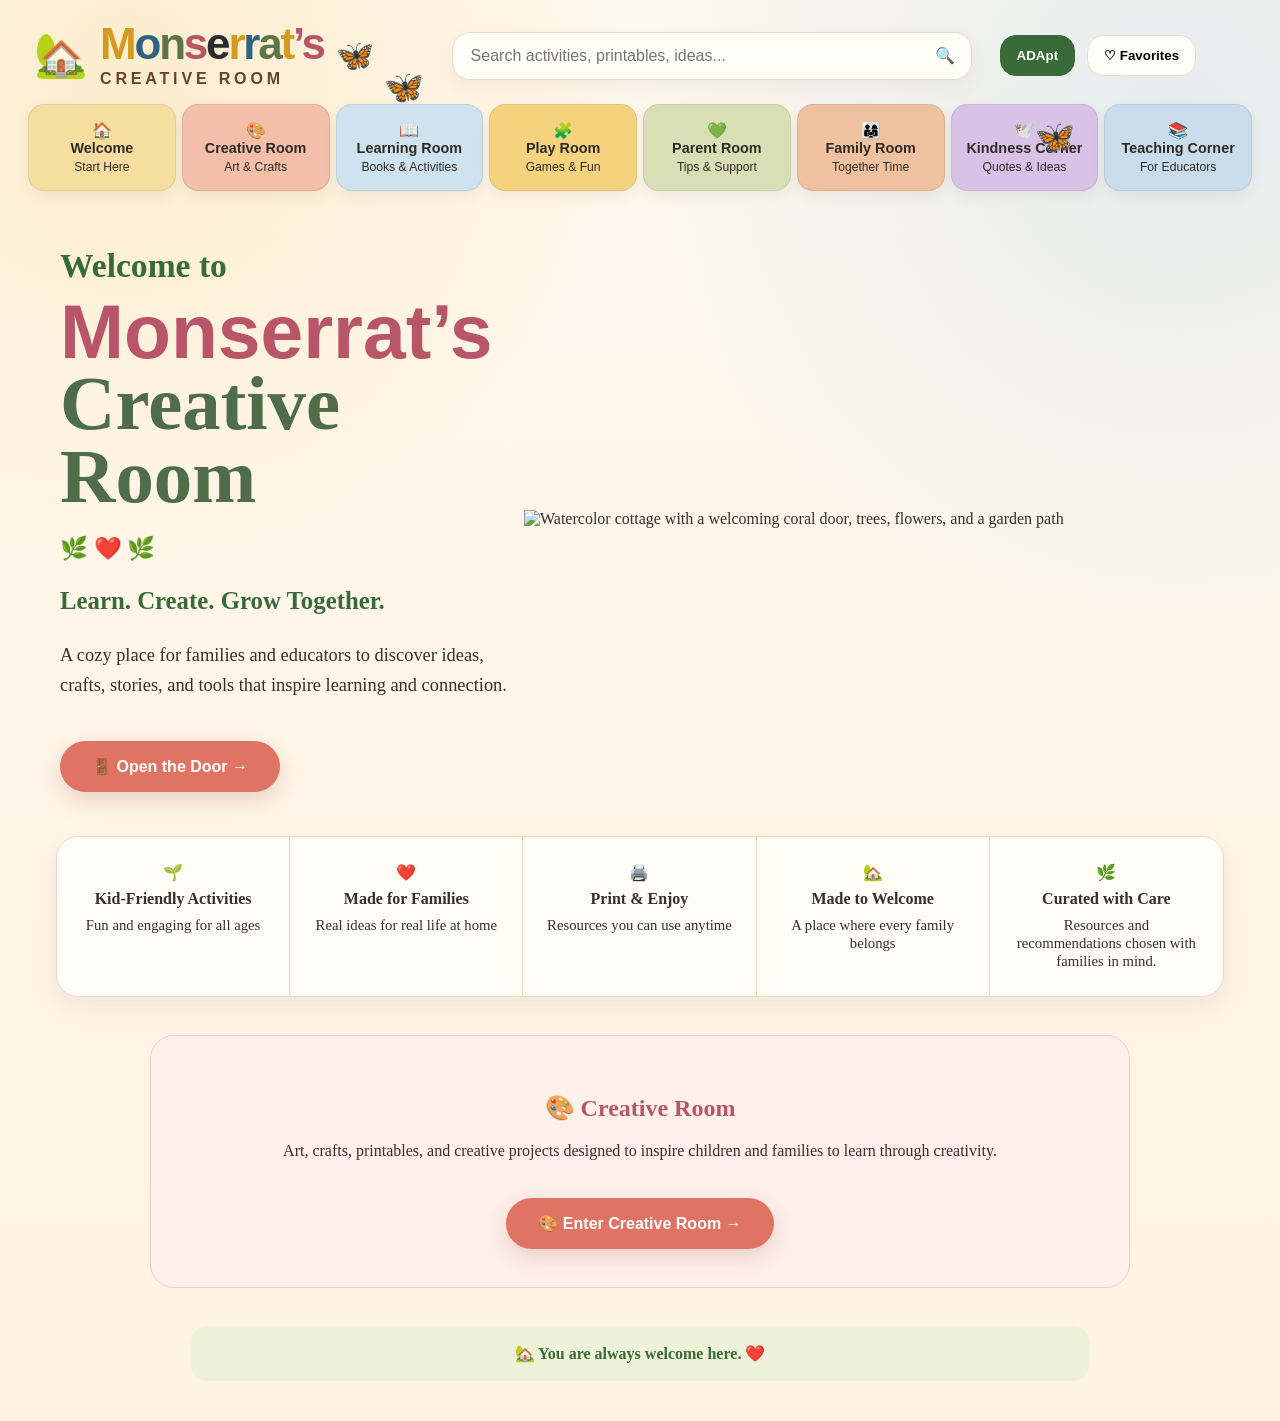
==== index.html @ 41ad5f09 "Rebuild MCR homepage" ====
<!DOCTYPE html>
<html lang="en">
<head>
  <meta charset="UTF-8" />
  <meta name="viewport" content="width=device-width, initial-scale=1.0" />
  <title>Monserrat's Creative Room</title>
  <link rel="stylesheet" href="style.css" />
</head>

<body>
  <header class="topbar">
    <a class="brand" href="index.html" aria-label="Monserrat's Creative Room home">
      <span class="brand-house">🏡</span>
      <span class="brand-text">
        <span class="brand-name">
          <span>M</span><span>o</span><span>n</span><span>s</span><span>e</span><span>r</span><span>r</span><span>a</span><span>t</span><span>’s</span>
        </span>
        <span class="brand-subtitle">Creative Room</span>
      </span>
      <span class="brand-butterfly">🦋</span>
    </a>

    <label class="search-box">
      <span class="sr-only">Search activities, printables, and ideas</span>
      <input type="search" placeholder="Search activities, printables, ideas..." />
      <span aria-hidden="true">🔍</span>
    </label>

    <div class="top-actions">
      <button class="adapt-button" type="button" id="adaptOpen">ADApt</button>
      <button class="favorite-button" type="button">♡ Favorites</button>
    </div>
  </header>

  <nav class="room-nav" aria-label="Main rooms">
    <a class="tab welcome" href="index.html">🏠 <strong>Welcome</strong><span>Start Here</span></a>
    <a class="tab creative" href="creative-room.html">🎨 <strong>Creative Room</strong><span>Art & Crafts</span></a>
    <a class="tab learning" href="learning-room.html">📖 <strong>Learning Room</strong><span>Books & Activities</span></a>
    <a class="tab play" href="play-room.html">🧩 <strong>Play Room</strong><span>Games & Fun</span></a>
    <a class="tab parent" href="parent-room.html">💚 <strong>Parent Room</strong><span>Tips & Support</span></a>
    <a class="tab family" href="family-room.html">👨‍👩‍👧 <strong>Family Room</strong><span>Together Time</span></a>
    <a class="tab kindness" href="kindness-corner.html">🕊️ <strong>Kindness Corner</strong><span>Quotes & Ideas</span></a>
    <a class="tab teaching" href="teaching-corner.html">📚 <strong>Teaching Corner</strong><span>For Educators</span></a>
  </nav>

  <main class="hero">
    <section class="hero-copy">
      <p class="eyebrow">Welcome to</p>
      <h1>
        <span>Monserrat’s</span>
        <span>Creative Room</span>
      </h1>

      <div class="divider">🌿 ❤️ 🌿</div>

      <p class="motto">Learn. Create. Grow Together.</p>

      <p class="intro">
        A cozy place for families and educators to discover ideas, crafts,
        stories, and tools that inspire learning and connection.
      </p>

      <a class="door-button" href="creative-room.html">🚪 Open the Door →</a>
    </section>

    <section class="hero-art" aria-label="Watercolor cottage entrance">
      <span class="butterfly butterfly-one" aria-hidden="true">🦋</span>
      <span class="butterfly butterfly-two" aria-hidden="true">🦋</span>
      <img src="hero-cottage.png" alt="Watercolor cottage with a welcoming coral door, trees, flowers, and a garden path" />
    </section>
  </main>

  <section class="features" aria-label="MCR highlights">
    <article>🌱 <strong>Kid-Friendly Activities</strong><span>Fun and engaging for all ages</span></article>
    <article>❤️ <strong>Made for Families</strong><span>Real ideas for real life at home</span></article>
    <article>🖨️ <strong>Print & Enjoy</strong><span>Resources you can use anytime</span></article>
    <article>🏡 <strong>Made to Welcome</strong><span>A place where every family belongs</span></article>
    <article>🌿 <strong>Curated with Care</strong><span>Resources and recommendations chosen with families in mind.</span></article>
  </section>

  <section class="preview-room">
    <h2>🎨 Creative Room</h2>
    <p>Art, crafts, printables, and creative projects designed to inspire children and families to learn through creativity.</p>
    <a class="door-button small" href="creative-room.html">🎨 Enter Creative Room →</a>
  </section>

  <footer class="footer">
    🏡 You are always welcome here. ❤️
  </footer>

  <aside class="adapt-panel" id="adaptPanel" aria-hidden="true">
    <div class="adapt-card">
      <button class="close-adapt" id="adaptClose" type="button">×</button>
      <h2>ADApt</h2>
      <p>Customize your experience.</p>

      <button type="button" data-setting="largeText">Larger Text</button>
      <button type="button" data-setting="highContrast">High Contrast</button>
      <button type="button" data-setting="reduceMotion">Reduce Motion</button>
      <button type="button" data-setting="simpleFont">Simple Font</button>
    </div>
  </aside>

  <script src="script.js"></script>
</body>
</html>
---- style.css ----
* { box-sizing: border-box; }

:root {
  --cream: #fff8ed;
  --paper: #fffdf7;
  --ink: #372f2a;
  --sage: #dfe8c7;
  --sage-dark: #386b37;
  --coral: #df7465;
  --border: #eadcc8;
  --shadow: 0 18px 40px rgba(90,70,45,.16);
}

html { scroll-behavior: smooth; }

body {
  margin: 0;
  color: var(--ink);
  font-family: Georgia, "Times New Roman", serif;
  background:
    radial-gradient(circle at 10% 5%, rgba(246,222,160,.42), transparent 28%),
    radial-gradient(circle at 92% 8%, rgba(207,226,239,.55), transparent 30%),
    linear-gradient(180deg, #fff8ed, #fff3e4);
}

/* HEADER */
.topbar {
  display: grid;
  grid-template-columns: auto minmax(260px, 520px) auto;
  gap: 28px;
  align-items: center;
  padding: 24px 34px 16px;
}

.brand {
  display: flex;
  align-items: center;
  gap: 12px;
  color: inherit;
  text-decoration: none;
}

.brand-house { font-size: 2.7rem; }
.brand-butterfly { font-size: 1.9rem; }

.brand-name {
  display: block;
  font-family: Arial, sans-serif;
  font-size: 2.75rem;
  font-weight: 900;
  line-height: .9;
  letter-spacing: -.05em;
}

.brand-name span:nth-child(1),
.brand-name span:nth-child(6),
.brand-name span:nth-child(9) { color: #d69a22; }

.brand-name span:nth-child(2),
.brand-name span:nth-child(7) { color: #2f6283; }

.brand-name span:nth-child(3),
.brand-name span:nth-child(8) { color: #5f7446; }

.brand-name span:nth-child(4),
.brand-name span:nth-child(10) { color: #b95568; }

.brand-name span:nth-child(5) { color: #2d2b32; }

.brand-subtitle {
  display: block;
  margin-top: 6px;
  font-family: Arial, sans-serif;
  text-transform: uppercase;
  letter-spacing: .24rem;
  font-weight: 800;
  color: #6b3f34;
}

/* SEARCH + TOOLS */
.search-box {
  display: flex;
  align-items: center;
  gap: 10px;
  background: var(--paper);
  border: 1px solid var(--border);
  border-radius: 18px;
  padding: 13px 16px;
  box-shadow: 0 8px 20px rgba(90,70,45,.06);
}

.search-box input {
  width: 100%;
  border: 0;
  background: transparent;
  font-size: 1rem;
  outline: none;
}

.top-actions {
  display: flex;
  gap: 12px;
}

.top-actions button {
  border: 1px solid var(--border);
  background: var(--paper);
  border-radius: 16px;
  padding: 12px 16px;
  cursor: pointer;
  font-weight: 800;
}

.adapt-button {
  background: var(--sage-dark) !important;
  border-color: var(--sage-dark) !important;
  color: white;
}

/* ROOM NAV */
.room-nav {
  display: grid;
  grid-template-columns: repeat(8, 1fr);
  gap: 6px;
  padding: 0 28px 12px;
}

.tab {
  color: #2f2a26;
  text-align: center;
  text-decoration: none;
  padding: 16px 10px;
  border-radius: 16px;
  font-family: Arial, sans-serif;
  border: 1px solid rgba(0,0,0,.08);
  box-shadow: 0 6px 14px rgba(90,70,45,.07);
}

.tab:hover {
  transform: translateY(-2px);
}

.tab strong { display: block; font-size: .9rem; }
.tab span { display: block; font-size: .76rem; margin-top: 4px; }

.welcome { background: #f6dea0; }
.creative { background: #f3bfa9; }
.learning { background: #cfe2ef; }
.play { background: #f5d37e; }
.parent { background: #d8dfb5; }
.family { background: #efc19e; }
.kindness { background: #d8c3e7; }
.teaching { background: #c8dceb; }

/* HERO */
.hero {
  display: grid;
  grid-template-columns: 40% 60%;
  align-items: center;
  min-height: 590px;
  padding: 44px 60px 24px;
}

.hero-copy {
  max-width: 570px;
  z-index: 2;
}

.eyebrow {
  margin: 0 0 10px;
  color: var(--sage-dark);
  font-size: 2.1rem;
  font-weight: 800;
}

h1 {
  margin: 0;
  font-size: clamp(3.6rem, 6vw, 6.4rem);
  line-height: .95;
}

h1 span { display: block; }

h1 span:first-child {
  font-family: Arial, sans-serif;
  font-weight: 900;
  color: #b95568;
}

h1 span:last-child { color: #4f6d4a; }

.divider {
  margin: 22px 0;
  font-size: 1.4rem;
  color: #6d8c54;
}

.motto {
  font-size: 1.55rem;
  color: var(--sage-dark);
  font-weight: 800;
}

.intro {
  font-size: 1.15rem;
  line-height: 1.65;
}

.door-button {
  display: inline-block;
  margin-top: 22px;
  background: var(--coral);
  color: white;
  padding: 16px 32px;
  border-radius: 999px;
  text-decoration: none;
  font-family: Arial, sans-serif;
  font-weight: 800;
  box-shadow: 0 8px 22px rgba(150,80,65,.22);
}

/* COTTAGE SCENE */
.cottage-scene {
  position: relative;
  min-height: 540px;
}

.tree {
  position: absolute;
  background:
    radial-gradient(circle at 35% 28%, rgba(255,255,255,.36), transparent 30%),
    #9fb76d;
  opacity: .84;
  border-radius: 48% 52% 50% 50%;
}

.tree-left {
  width: 220px;
  height: 198px;
  left: 3%;
  bottom: 98px;
}

.tree-right {
  width: 315px;
  height: 340px;
  right: 0;
  bottom: 88px;
}

.cottage {
  position: absolute;
  width: 500px;
  height: 370px;
  right: 16%;
  bottom: 70px;
  z-index: 3;
}

.chimney {
  position: absolute;
  width: 36px;
  height: 74px;
  background: #c7a27d;
  left: 98px;
  top: 50px;
  border-radius: 6px 6px 0 0;
  z-index: 1;
}

.roof {
  position: absolute;
  top: 0;
  left: 34px;
  width: 430px;
  height: 154px;
  background:
    linear-gradient(160deg, rgba(255,255,255,.24), transparent 38%),
    #9d9b91;
  clip-path: polygon(50% 0, 100% 100%, 0 100%);
  z-index: 3;
}

.house {
  position: absolute;
  left: 82px;
  top: 118px;
  width: 340px;
  height: 218px;
  background:
    linear-gradient(135deg, rgba(255,255,255,.38), transparent 36%),
    var(--sage);
  border: 7px solid #fff4df;
  border-radius: 24px;
  box-shadow: var(--shadow);
  z-index: 4;
}

.window {
  position: absolute;
  width: 62px;
  height: 72px;
  top: 54px;
  background: #a9cfdb;
  border: 5px solid #fff7e7;
  border-radius: 15px;
}

.window::before,
.window::after {
  content: "";
  position: absolute;
  background: #fff7e7;
}

.window::before {
  width: 4px;
  height: 100%;
  left: 50%;
  top: 0;
}

.window::after {
  width: 100%;
  height: 4px;
  left: 0;
  top: 50%;
}

.window-left { left: 42px; }
.window-right { right: 42px; }

.door {
  position: absolute;
  width: 82px;
  height: 132px;
  background: #df7f6e;
  bottom: 0;
  left: 50%;
  transform: translateX(-50%);
  border-radius: 46px 46px 10px 10px;
  box-shadow: inset 0 0 0 3px rgba(139,73,59,.12);
}

.door:hover {
  filter: brightness(1.05);
}

.door span {
  position: absolute;
  top: 22px;
  left: 50%;
  transform: translateX(-50%);
  color: #446b3c;
}

.flowerbox {
  position: absolute;
  width: 76px;
  height: 18px;
  top: 130px;
  background: #d98b72;
  border-radius: 999px;
}

.flowerbox-left { left: 34px; }
.flowerbox-right { right: 34px; }

.garden {
  position: absolute;
  left: 2%;
  right: 2%;
  bottom: 42px;
  height: 90px;
  background:
    radial-gradient(circle at 10% 60%, #e8897b 0 8%, transparent 9%),
    radial-gradient(circle at 19% 40%, #f3d36f 0 7%, transparent 8%),
    radial-gradient(circle at 31% 70%, #d89bbf 0 7%, transparent 8%),
    radial-gradient(circle at 69% 58%, #e8897b 0 8%, transparent 9%),
    radial-gradient(circle at 82% 43%, #f3d36f 0 7%, transparent 8%),
    radial-gradient(circle at 91% 72%, #d89bbf 0 7%, transparent 8%);
  opacity: .9;
}

.path {
  position: absolute;
  width: 150px;
  height: 138px;
  left: 50%;
  bottom: 0;
  transform: translateX(-16%);
  background: #dec9a7;
  clip-path: polygon(38% 0, 62% 0, 100% 100%, 0 100%);
  opacity: .78;
}

.butterfly {
  position: absolute;
  font-size: 2rem;
  animation: float 8s ease-in-out infinite;
  z-index: 6;
}

.butterfly-one { left: 30%; top: 68px; }
.butterfly-two { right: 16%; top: 118px; animation-delay: 2s; }

@keyframes float {
  0%, 100% { transform: translateY(0); }
  50% { transform: translateY(-16px); }
}

/* FEATURES */
.features {
  display: grid;
  grid-template-columns: repeat(5, 1fr);
  margin: 20px 56px;
  background: rgba(255,253,247,.9);
  border: 1px solid var(--border);
  border-radius: 22px;
  overflow: hidden;
  box-shadow: 0 10px 25px rgba(90,70,45,.08);
}

.features article {
  text-align: center;
  padding: 26px 22px;
  border-right: 1px solid var(--border);
}

.features article:last-child { border-right: 0; }

.features strong {
  display: block;
  margin: 8px 0;
}

.features span { font-size: .92rem; }

/* PREVIEW + FOOTER */
.preview-room {
  max-width: 980px;
  margin: 38px auto;
  text-align: center;
  background: #fff0ec;
  border: 1px solid #efcfc7;
  border-radius: 24px;
  padding: 38px;
}

.preview-room h2 { color: #b95568; }

.footer {
  max-width: 900px;
  margin: 30px auto 40px;
  background: #eef2d9;
  color: var(--sage-dark);
  text-align: center;
  border-radius: 18px;
  padding: 18px;
  font-weight: 800;
}

/* ROOM PAGES */
.room-page {
  max-width: 1100px;
  margin: 0 auto;
  padding: 42px 24px;
}

.back-home {
  display: inline-block;
  margin-bottom: 24px;
  color: var(--sage-dark);
  font-weight: 800;
  text-decoration: none;
}

.room-hero {
  background: var(--paper);
  border: 1px solid var(--border);
  border-radius: 26px;
  padding: 42px;
  box-shadow: 0 12px 28px rgba(90,70,45,.08);
}

.room-hero h1 {
  font-size: clamp(2.7rem, 5vw, 4.8rem);
}

.room-grid {
  display: grid;
  grid-template-columns: repeat(3, 1fr);
  gap: 22px;
  margin-top: 28px;
}

.room-grid article {
  background: var(--paper);
  border: 1px solid var(--border);
  border-radius: 22px;
  padding: 26px;
  box-shadow: 0 10px 22px rgba(90,70,45,.06);
}

/* ADAPT PANEL */
.adapt-panel {
  position: fixed;
  inset: 0;
  background: rgba(55,47,42,.28);
  display: none;
  justify-content: flex-end;
  z-index: 20;
}

.adapt-panel.open { display: flex; }

.adapt-card {
  width: min(380px, 92vw);
  background: var(--paper);
  padding: 28px;
  border-left: 1px solid var(--border);
  box-shadow: -10px 0 30px rgba(0,0,0,.18);
}

.close-adapt {
  float: right;
  font-size: 2rem;
  border: 0;
  background: transparent;
  cursor: pointer;
}

.adapt-card button:not(.close-adapt) {
  width: 100%;
  margin: 8px 0;
  padding: 14px;
  border: 1px solid var(--border);
  border-radius: 12px;
  background: white;
  cursor: pointer;
  font-weight: 800;
}

/* ACCESSIBILITY */
.sr-only {
  position: absolute;
  left: -9999px;
}

a:focus,
button:focus,
input:focus {
  outline: 4px solid #315f42;
  outline-offset: 4px;
}

body.large-text { font-size: 120%; }
body.simple-font { font-family: Arial, sans-serif; }

body.high-contrast {
  background: #fff;
  color: #111;
}

body.high-contrast .tab,
body.high-contrast .features,
body.high-contrast .preview-room,
body.high-contrast .footer,
body.high-contrast .search-box,
body.high-contrast button,
body.high-contrast .room-hero,
body.high-contrast .room-grid article {
  border: 2px solid #111;
}

body.reduce-motion *,
body.reduce-motion .butterfly {
  animation: none !important;
}

@media (prefers-reduced-motion: reduce) {
  html { scroll-behavior: auto; }
  .butterfly { animation: none !important; }
}

/* RESPONSIVE */
@media (max-width: 1050px) {
  .topbar {
    grid-template-columns: 1fr;
  }

  .room-nav {
    grid-template-columns: repeat(2, 1fr);
  }

  .hero {
    grid-template-columns: 1fr;
    padding: 28px 24px;
  }

  .cottage-scene {
    min-height: 460px;
  }

  .cottage {
    right: 50%;
    transform: translateX(50%);
    scale: .82;
  }

  .features,
  .room-grid {
    grid-template-columns: 1fr;
  }

  .features {
    margin: 20px 24px;
  }

  .features article {
    border-right: 0;
    border-bottom: 1px solid var(--border);
  }
}
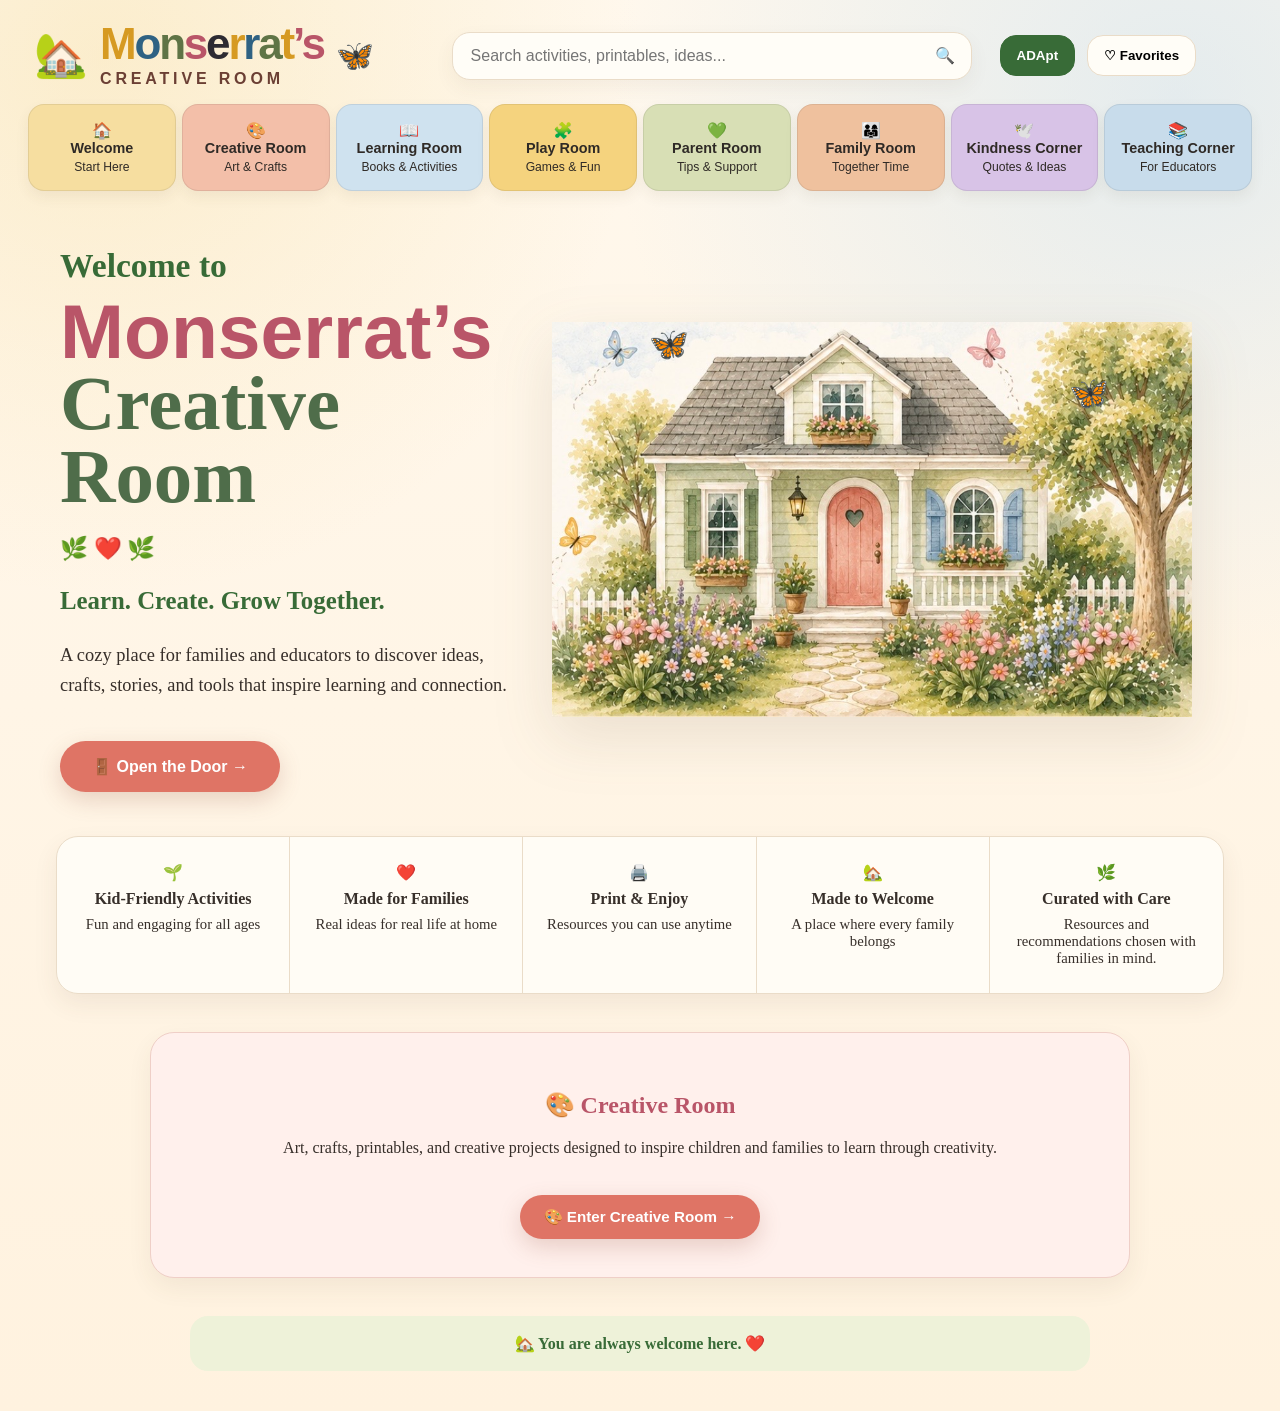
==== commit c6c3c31c: "Update index.html" ====
--- a/index.html
+++ b/index.html
@@ -66,7 +66,7 @@
     <section class="hero-art" aria-label="Watercolor cottage entrance">
       <span class="butterfly butterfly-one" aria-hidden="true">🦋</span>
       <span class="butterfly butterfly-two" aria-hidden="true">🦋</span>
-      <img src="hero-cottage.png" alt="Watercolor cottage with a welcoming coral door, trees, flowers, and a garden path" />
+      <img src="hero-cottage.jpg" alt="Watercolor cottage with a welcoming coral door, trees, flowers, and a garden path" />
     </section>
   </main>
 
--- a/style.css
+++ b/style.css
@@ -4,11 +4,10 @@
   --cream: #fff8ed;
   --paper: #fffdf7;
   --ink: #372f2a;
-  --sage: #dfe8c7;
-  --sage-dark: #386b37;
+  --sage: #386b37;
   --coral: #df7465;
   --border: #eadcc8;
-  --shadow: 0 18px 40px rgba(90,70,45,.16);
+  --shadow: 0 18px 45px rgba(90, 70, 45, .14);
 }
 
 html { scroll-behavior: smooth; }
@@ -18,12 +17,11 @@
   color: var(--ink);
   font-family: Georgia, "Times New Roman", serif;
   background:
-    radial-gradient(circle at 10% 5%, rgba(246,222,160,.42), transparent 28%),
-    radial-gradient(circle at 92% 8%, rgba(207,226,239,.55), transparent 30%),
-    linear-gradient(180deg, #fff8ed, #fff3e4);
-}
-
-/* HEADER */
+    radial-gradient(circle at 8% 4%, rgba(246, 222, 160, .42), transparent 30%),
+    radial-gradient(circle at 92% 7%, rgba(207, 226, 239, .55), transparent 32%),
+    linear-gradient(180deg, #fff8ed, #fff2df);
+}
+
 .topbar {
   display: grid;
   grid-template-columns: auto minmax(260px, 520px) auto;
@@ -36,8 +34,8 @@
   display: flex;
   align-items: center;
   gap: 12px;
+  text-decoration: none;
   color: inherit;
-  text-decoration: none;
 }
 
 .brand-house { font-size: 2.7rem; }
@@ -77,7 +75,6 @@
   color: #6b3f34;
 }
 
-/* SEARCH + TOOLS */
 .search-box {
   display: flex;
   align-items: center;
@@ -86,7 +83,7 @@
   border: 1px solid var(--border);
   border-radius: 18px;
   padding: 13px 16px;
-  box-shadow: 0 8px 20px rgba(90,70,45,.06);
+  box-shadow: 0 8px 20px rgba(90, 70, 45, .06);
 }
 
 .search-box input {
@@ -112,12 +109,11 @@
 }
 
 .adapt-button {
-  background: var(--sage-dark) !important;
-  border-color: var(--sage-dark) !important;
+  background: var(--sage) !important;
   color: white;
-}
-
-/* ROOM NAV */
+  border-color: var(--sage) !important;
+}
+
 .room-nav {
   display: grid;
   grid-template-columns: repeat(8, 1fr);
@@ -134,10 +130,12 @@
   font-family: Arial, sans-serif;
   border: 1px solid rgba(0,0,0,.08);
   box-shadow: 0 6px 14px rgba(90,70,45,.07);
+  transition: transform .2s ease, box-shadow .2s ease;
 }
 
 .tab:hover {
   transform: translateY(-2px);
+  box-shadow: 0 10px 18px rgba(90,70,45,.12);
 }
 
 .tab strong { display: block; font-size: .9rem; }
@@ -152,34 +150,35 @@
 .kindness { background: #d8c3e7; }
 .teaching { background: #c8dceb; }
 
-/* HERO */
 .hero {
   display: grid;
   grid-template-columns: 40% 60%;
+  min-height: 600px;
   align-items: center;
-  min-height: 590px;
   padding: 44px 60px 24px;
 }
 
 .hero-copy {
-  max-width: 570px;
+  max-width: 580px;
   z-index: 2;
 }
 
 .eyebrow {
   margin: 0 0 10px;
-  color: var(--sage-dark);
+  color: var(--sage);
   font-size: 2.1rem;
   font-weight: 800;
 }
 
 h1 {
   margin: 0;
-  font-size: clamp(3.6rem, 6vw, 6.4rem);
+  font-size: clamp(3.5rem, 6vw, 6.4rem);
   line-height: .95;
 }
 
-h1 span { display: block; }
+h1 span {
+  display: block;
+}
 
 h1 span:first-child {
   font-family: Arial, sans-serif;
@@ -187,7 +186,9 @@
   color: #b95568;
 }
 
-h1 span:last-child { color: #4f6d4a; }
+h1 span:last-child {
+  color: #4f6d4a;
+}
 
 .divider {
   margin: 22px 0;
@@ -197,7 +198,7 @@
 
 .motto {
   font-size: 1.55rem;
-  color: var(--sage-dark);
+  color: var(--sage);
   font-weight: 800;
 }
 
@@ -217,204 +218,54 @@
   font-family: Arial, sans-serif;
   font-weight: 800;
   box-shadow: 0 8px 22px rgba(150,80,65,.22);
-}
-
-/* COTTAGE SCENE */
-.cottage-scene {
+  transition: transform .2s ease, filter .2s ease;
+}
+
+.door-button:hover {
+  transform: translateY(-2px);
+  filter: brightness(1.04);
+}
+
+.door-button.small {
+  padding: 13px 24px;
+  font-size: .95rem;
+}
+
+.hero-art {
   position: relative;
+  display: flex;
+  justify-content: center;
+  align-items: center;
   min-height: 540px;
 }
 
-.tree {
-  position: absolute;
-  background:
-    radial-gradient(circle at 35% 28%, rgba(255,255,255,.36), transparent 30%),
-    #9fb76d;
-  opacity: .84;
-  border-radius: 48% 52% 50% 50%;
-}
-
-.tree-left {
-  width: 220px;
-  height: 198px;
-  left: 3%;
-  bottom: 98px;
-}
-
-.tree-right {
-  width: 315px;
-  height: 340px;
-  right: 0;
-  bottom: 88px;
-}
-
-.cottage {
-  position: absolute;
-  width: 500px;
-  height: 370px;
-  right: 16%;
-  bottom: 70px;
-  z-index: 3;
-}
-
-.chimney {
-  position: absolute;
-  width: 36px;
-  height: 74px;
-  background: #c7a27d;
-  left: 98px;
-  top: 50px;
-  border-radius: 6px 6px 0 0;
-  z-index: 1;
-}
-
-.roof {
-  position: absolute;
-  top: 0;
-  left: 34px;
-  width: 430px;
-  height: 154px;
-  background:
-    linear-gradient(160deg, rgba(255,255,255,.24), transparent 38%),
-    #9d9b91;
-  clip-path: polygon(50% 0, 100% 100%, 0 100%);
-  z-index: 3;
-}
-
-.house {
-  position: absolute;
-  left: 82px;
-  top: 118px;
-  width: 340px;
-  height: 218px;
-  background:
-    linear-gradient(135deg, rgba(255,255,255,.38), transparent 36%),
-    var(--sage);
-  border: 7px solid #fff4df;
-  border-radius: 24px;
-  box-shadow: var(--shadow);
-  z-index: 4;
-}
-
-.window {
-  position: absolute;
-  width: 62px;
-  height: 72px;
-  top: 54px;
-  background: #a9cfdb;
-  border: 5px solid #fff7e7;
-  border-radius: 15px;
-}
-
-.window::before,
-.window::after {
-  content: "";
-  position: absolute;
-  background: #fff7e7;
-}
-
-.window::before {
-  width: 4px;
-  height: 100%;
-  left: 50%;
-  top: 0;
-}
-
-.window::after {
-  width: 100%;
-  height: 4px;
-  left: 0;
-  top: 50%;
-}
-
-.window-left { left: 42px; }
-.window-right { right: 42px; }
-
-.door {
-  position: absolute;
-  width: 82px;
-  height: 132px;
-  background: #df7f6e;
-  bottom: 0;
-  left: 50%;
-  transform: translateX(-50%);
-  border-radius: 46px 46px 10px 10px;
-  box-shadow: inset 0 0 0 3px rgba(139,73,59,.12);
-}
-
-.door:hover {
-  filter: brightness(1.05);
-}
-
-.door span {
-  position: absolute;
-  top: 22px;
-  left: 50%;
-  transform: translateX(-50%);
-  color: #446b3c;
-}
-
-.flowerbox {
-  position: absolute;
-  width: 76px;
-  height: 18px;
-  top: 130px;
-  background: #d98b72;
-  border-radius: 999px;
-}
-
-.flowerbox-left { left: 34px; }
-.flowerbox-right { right: 34px; }
-
-.garden {
-  position: absolute;
-  left: 2%;
-  right: 2%;
-  bottom: 42px;
-  height: 90px;
-  background:
-    radial-gradient(circle at 10% 60%, #e8897b 0 8%, transparent 9%),
-    radial-gradient(circle at 19% 40%, #f3d36f 0 7%, transparent 8%),
-    radial-gradient(circle at 31% 70%, #d89bbf 0 7%, transparent 8%),
-    radial-gradient(circle at 69% 58%, #e8897b 0 8%, transparent 9%),
-    radial-gradient(circle at 82% 43%, #f3d36f 0 7%, transparent 8%),
-    radial-gradient(circle at 91% 72%, #d89bbf 0 7%, transparent 8%);
-  opacity: .9;
-}
-
-.path {
-  position: absolute;
-  width: 150px;
-  height: 138px;
-  left: 50%;
-  bottom: 0;
-  transform: translateX(-16%);
-  background: #dec9a7;
-  clip-path: polygon(38% 0, 62% 0, 100% 100%, 0 100%);
-  opacity: .78;
+.hero-art img {
+  width: min(92%, 720px);
+  height: auto;
+  display: block;
+  filter: drop-shadow(0 20px 30px rgba(90,70,45,.12));
 }
 
 .butterfly {
   position: absolute;
   font-size: 2rem;
   animation: float 8s ease-in-out infinite;
-  z-index: 6;
-}
-
-.butterfly-one { left: 30%; top: 68px; }
-.butterfly-two { right: 16%; top: 118px; animation-delay: 2s; }
+  z-index: 5;
+}
+
+.butterfly-one { left: 18%; top: 76px; }
+.butterfly-two { right: 16%; top: 125px; animation-delay: 2s; }
 
 @keyframes float {
   0%, 100% { transform: translateY(0); }
   50% { transform: translateY(-16px); }
 }
 
-/* FEATURES */
 .features {
   display: grid;
   grid-template-columns: repeat(5, 1fr);
   margin: 20px 56px;
-  background: rgba(255,253,247,.9);
+  background: rgba(255,253,247,.92);
   border: 1px solid var(--border);
   border-radius: 22px;
   overflow: hidden;
@@ -434,9 +285,11 @@
   margin: 8px 0;
 }
 
-.features span { font-size: .92rem; }
-
-/* PREVIEW + FOOTER */
+.features span {
+  display: block;
+  font-size: .92rem;
+}
+
 .preview-room {
   max-width: 980px;
   margin: 38px auto;
@@ -445,22 +298,24 @@
   border: 1px solid #efcfc7;
   border-radius: 24px;
   padding: 38px;
-}
-
-.preview-room h2 { color: #b95568; }
+  box-shadow: 0 10px 24px rgba(90,70,45,.07);
+}
+
+.preview-room h2 {
+  color: #b95568;
+}
 
 .footer {
   max-width: 900px;
   margin: 30px auto 40px;
   background: #eef2d9;
-  color: var(--sage-dark);
+  color: var(--sage);
   text-align: center;
   border-radius: 18px;
   padding: 18px;
   font-weight: 800;
 }
 
-/* ROOM PAGES */
 .room-page {
   max-width: 1100px;
   margin: 0 auto;
@@ -470,7 +325,7 @@
 .back-home {
   display: inline-block;
   margin-bottom: 24px;
-  color: var(--sage-dark);
+  color: var(--sage);
   font-weight: 800;
   text-decoration: none;
 }
@@ -502,7 +357,6 @@
   box-shadow: 0 10px 22px rgba(90,70,45,.06);
 }
 
-/* ADAPT PANEL */
 .adapt-panel {
   position: fixed;
   inset: 0;
@@ -512,7 +366,9 @@
   z-index: 20;
 }
 
-.adapt-panel.open { display: flex; }
+.adapt-panel.open {
+  display: flex;
+}
 
 .adapt-card {
   width: min(380px, 92vw);
@@ -541,7 +397,6 @@
   font-weight: 800;
 }
 
-/* ACCESSIBILITY */
 .sr-only {
   position: absolute;
   left: -9999px;
@@ -583,7 +438,6 @@
   .butterfly { animation: none !important; }
 }
 
-/* RESPONSIVE */
 @media (max-width: 1050px) {
   .topbar {
     grid-template-columns: 1fr;
@@ -598,14 +452,8 @@
     padding: 28px 24px;
   }
 
-  .cottage-scene {
-    min-height: 460px;
-  }
-
-  .cottage {
-    right: 50%;
-    transform: translateX(50%);
-    scale: .82;
+  .hero-art {
+    min-height: 420px;
   }
 
   .features,
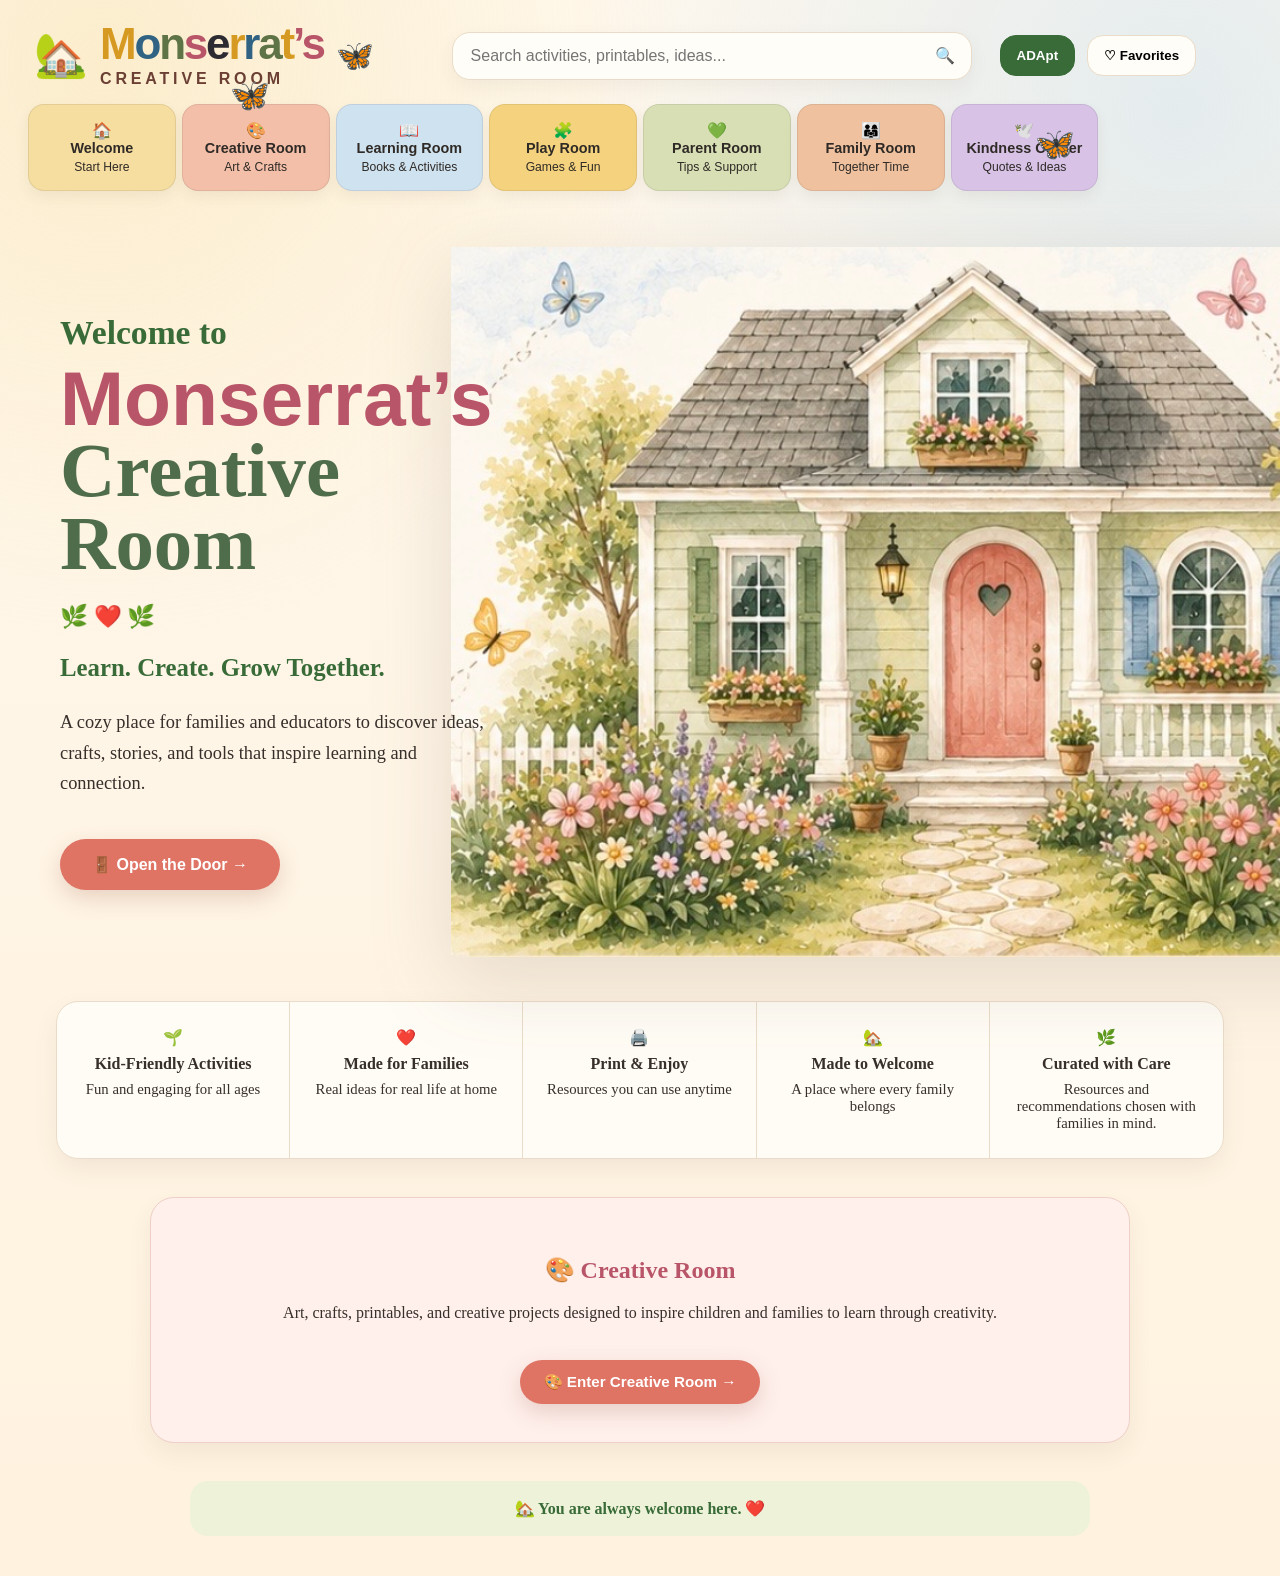
==== commit 86d8eb2a: "Update index.html" ====
--- a/index.html
+++ b/index.html
@@ -40,7 +40,6 @@
     <a class="tab parent" href="parent-room.html">💚 <strong>Parent Room</strong><span>Tips & Support</span></a>
     <a class="tab family" href="family-room.html">👨‍👩‍👧 <strong>Family Room</strong><span>Together Time</span></a>
     <a class="tab kindness" href="kindness-corner.html">🕊️ <strong>Kindness Corner</strong><span>Quotes & Ideas</span></a>
-    <a class="tab teaching" href="teaching-corner.html">📚 <strong>Teaching Corner</strong><span>For Educators</span></a>
   </nav>
 
   <main class="hero">
--- a/style.css
+++ b/style.css
@@ -152,8 +152,8 @@
 
 .hero {
   display: grid;
-  grid-template-columns: 40% 60%;
-  min-height: 600px;
+  grid-template-columns: 38% 62%;
+  min-height: 700px;
   align-items: center;
   padding: 44px 60px 24px;
 }
@@ -231,21 +231,14 @@
   font-size: .95rem;
 }
 
-.hero-art {
-  position: relative;
-  display: flex;
-  justify-content: center;
-  align-items: center;
-  min-height: 540px;
-}
-
 .hero-art img {
-  width: min(92%, 720px);
+  width: min(160%, 1250px);
+  max-width: none;
   height: auto;
   display: block;
-  filter: drop-shadow(0 20px 30px rgba(90,70,45,.12));
-}
-
+  transform: translateX(-50px);
+  filter: drop-shadow(0 24px 40px rgba(90,70,45,.15));
+}
 .butterfly {
   position: absolute;
   font-size: 2rem;
@@ -470,3 +463,258 @@
     border-bottom: 1px solid var(--border);
   }
 }
+/* ==================================================
+   PRINTABLE LIBRARY
+================================================== */
+.printable-resource {
+  max-width: 700px;
+  margin: 32px auto;
+  padding: 24px;
+  text-align: center;
+  background: #fff7e8;
+  border: 1px solid #ecd8bd;
+  border-radius: 20px;
+}
+
+.printable-resource h2 {
+  margin-top: 0;
+  color: #406d4d;
+}
+
+.download-btn {
+  display: inline-block;
+  margin-top: 10px;
+  padding: 13px 22px;
+  border-radius: 999px;
+  background: #c6536d;
+  color: #ffffff;
+  font-weight: 700;
+  text-decoration: none;
+  box-shadow: 0 5px 12px rgba(91, 61, 45, 0.16);
+  transition:
+    transform 0.2s ease,
+    box-shadow 0.2s ease;
+}
+
+.download-btn:hover {
+  transform: translateY(-2px);
+  box-shadow: 0 7px 16px rgba(91, 61, 45, 0.22);
+}
+
+.download-btn:focus-visible {
+  outline: 3px solid #406d4d;
+  outline-offset: 4px;
+}
+
+@media (prefers-reduced-motion: reduce) {
+  .download-btn {
+    transition: none;
+  }
+
+  .download-btn:hover {
+    transform: none;
+  }
+}
+
+/* ==========================================
+   Printable Preview Image
+========================================== */
+
+.printable-preview {
+  display: block;
+  width: 100%;
+  max-width: 440px;
+  height: 220px;
+  object-fit: cover;
+  margin: 18px auto;
+  border-radius: 16px;
+  border: 1px solid #ecd8bd;
+}
+
+/* ==========================================
+   Room Grid Card Hover (adds to existing .room-grid article)
+========================================== */
+.room-grid article {
+  transition: transform 0.2s ease, box-shadow 0.2s ease;
+}
+.room-grid article:hover {
+  transform: translateY(-3px);
+  box-shadow: 0 14px 28px rgba(90, 70, 45, .12);
+}
+@media (prefers-reduced-motion: reduce) {
+  .room-grid article {
+    transition: none;
+  }
+  .room-grid article:hover {
+    transform: none;
+  }
+}
+
+/* ==========================================
+   Printable Badge
+========================================== */
+.badge {
+  display: inline-block;
+  font-family: Arial, sans-serif;
+  font-size: 0.62rem;
+  font-weight: 700;
+  letter-spacing: 0.02em;
+  background: var(--coral);
+  color: white;
+  border: none;
+  border-radius: 999px;
+  padding: 3px 10px;
+  margin-left: 8px;
+  vertical-align: middle;
+}
+
+/* ==========================================
+   External Link List (More Inspiration card)
+========================================== */
+.link-list {
+  list-style: none;
+  padding: 0;
+  margin: 14px 0 0;
+}
+.link-list li {
+  margin-bottom: 8px;
+}
+.link-list a {
+  color: var(--sage);
+  font-weight: 700;
+  text-decoration: none;
+  border-bottom: 1px solid rgba(56, 107, 55, .3);
+}
+.link-list a:hover {
+  border-bottom-color: var(--sage);
+}
+
+/* ==========================================
+   Seasonal Activities Toggle
+========================================== */
+.season-label {
+  font-weight: 700;
+  color: var(--sage);
+  margin-top: 10px;
+}
+
+.season-toggle-btn {
+  border: none;
+  cursor: pointer;
+  font-family: Arial, sans-serif;
+  font-size: 0.85rem;
+}
+
+/* ==========================================
+   Category Sections (Kindness Corner style)
+========================================== */
+.category-section {
+  margin-top: 40px;
+}
+
+.category-title {
+  color: var(--sage);
+  font-size: 1.8rem;
+  margin-bottom: 6px;
+}
+
+.category-desc {
+  margin-top: 0;
+  margin-bottom: 6px;
+  max-width: 700px;
+}
+
+/* ==========================================
+   Room Accent Colors (per-room identity)
+========================================== */
+.creative-page  { --room-accent: #f3bfa9; }
+.learning-page  { --room-accent: #cfe2ef; }
+.play-page      { --room-accent: #f5d37e; }
+.parent-page    { --room-accent: #d8dfb5; }
+.family-page    { --room-accent: #efc19e; }
+.kindness-page  { --room-accent: #d8c3e7; }
+.teaching-page  { --room-accent: #c8dceb; }
+
+.room-hero {
+  position: relative;
+  overflow: hidden;
+  border-top: 8px solid var(--room-accent, var(--border));
+}
+
+.room-hero > * {
+  position: relative;
+  z-index: 1;
+}
+
+.room-hero::before {
+  content: "";
+  position: absolute;
+  top: -70px;
+  right: -70px;
+  width: 260px;
+  height: 260px;
+  border-radius: 50%;
+  background: var(--room-accent, transparent);
+  opacity: 0.55;
+  filter: blur(4px);
+  z-index: 0;
+}
+
+.room-hero::after {
+  content: "";
+  position: absolute;
+  bottom: -80px;
+  left: -60px;
+  width: 220px;
+  height: 220px;
+  border-radius: 50%;
+  background: var(--coral);
+  opacity: 0.22;
+  filter: blur(6px);
+  z-index: 0;
+}
+
+.room-grid article {
+  border-left: 8px solid var(--room-accent, var(--border));
+  background: color-mix(in srgb, var(--room-accent, var(--border)) 20%, var(--paper));
+}
+
+.room-grid article:hover {
+  background: color-mix(in srgb, var(--room-accent, var(--border)) 30%, var(--paper));
+}
+
+/* ==========================================
+   Card Entrance Animation
+========================================== */
+@keyframes cardRise {
+  from { opacity: 0; transform: translateY(14px); }
+  to   { opacity: 1; transform: translateY(0); }
+}
+
+.room-grid article {
+  animation: cardRise 0.5s ease both;
+}
+
+.room-grid article:nth-child(1) { animation-delay: 0.02s; }
+.room-grid article:nth-child(2) { animation-delay: 0.06s; }
+.room-grid article:nth-child(3) { animation-delay: 0.10s; }
+.room-grid article:nth-child(4) { animation-delay: 0.14s; }
+.room-grid article:nth-child(5) { animation-delay: 0.18s; }
+.room-grid article:nth-child(6) { animation-delay: 0.22s; }
+.room-grid article:nth-child(7) { animation-delay: 0.26s; }
+.room-grid article:nth-child(8) { animation-delay: 0.30s; }
+.room-grid article:nth-child(9) { animation-delay: 0.34s; }
+.room-grid article:nth-child(n+10) { animation-delay: 0.36s; }
+
+body.reduce-motion .room-grid article,
+body.reduce-motion .room-hero::before {
+  animation: none !important;
+  opacity: 1 !important;
+}
+
+@media (prefers-reduced-motion: reduce) {
+  .room-grid article {
+    animation: none !important;
+    opacity: 1 !important;
+  }
+}
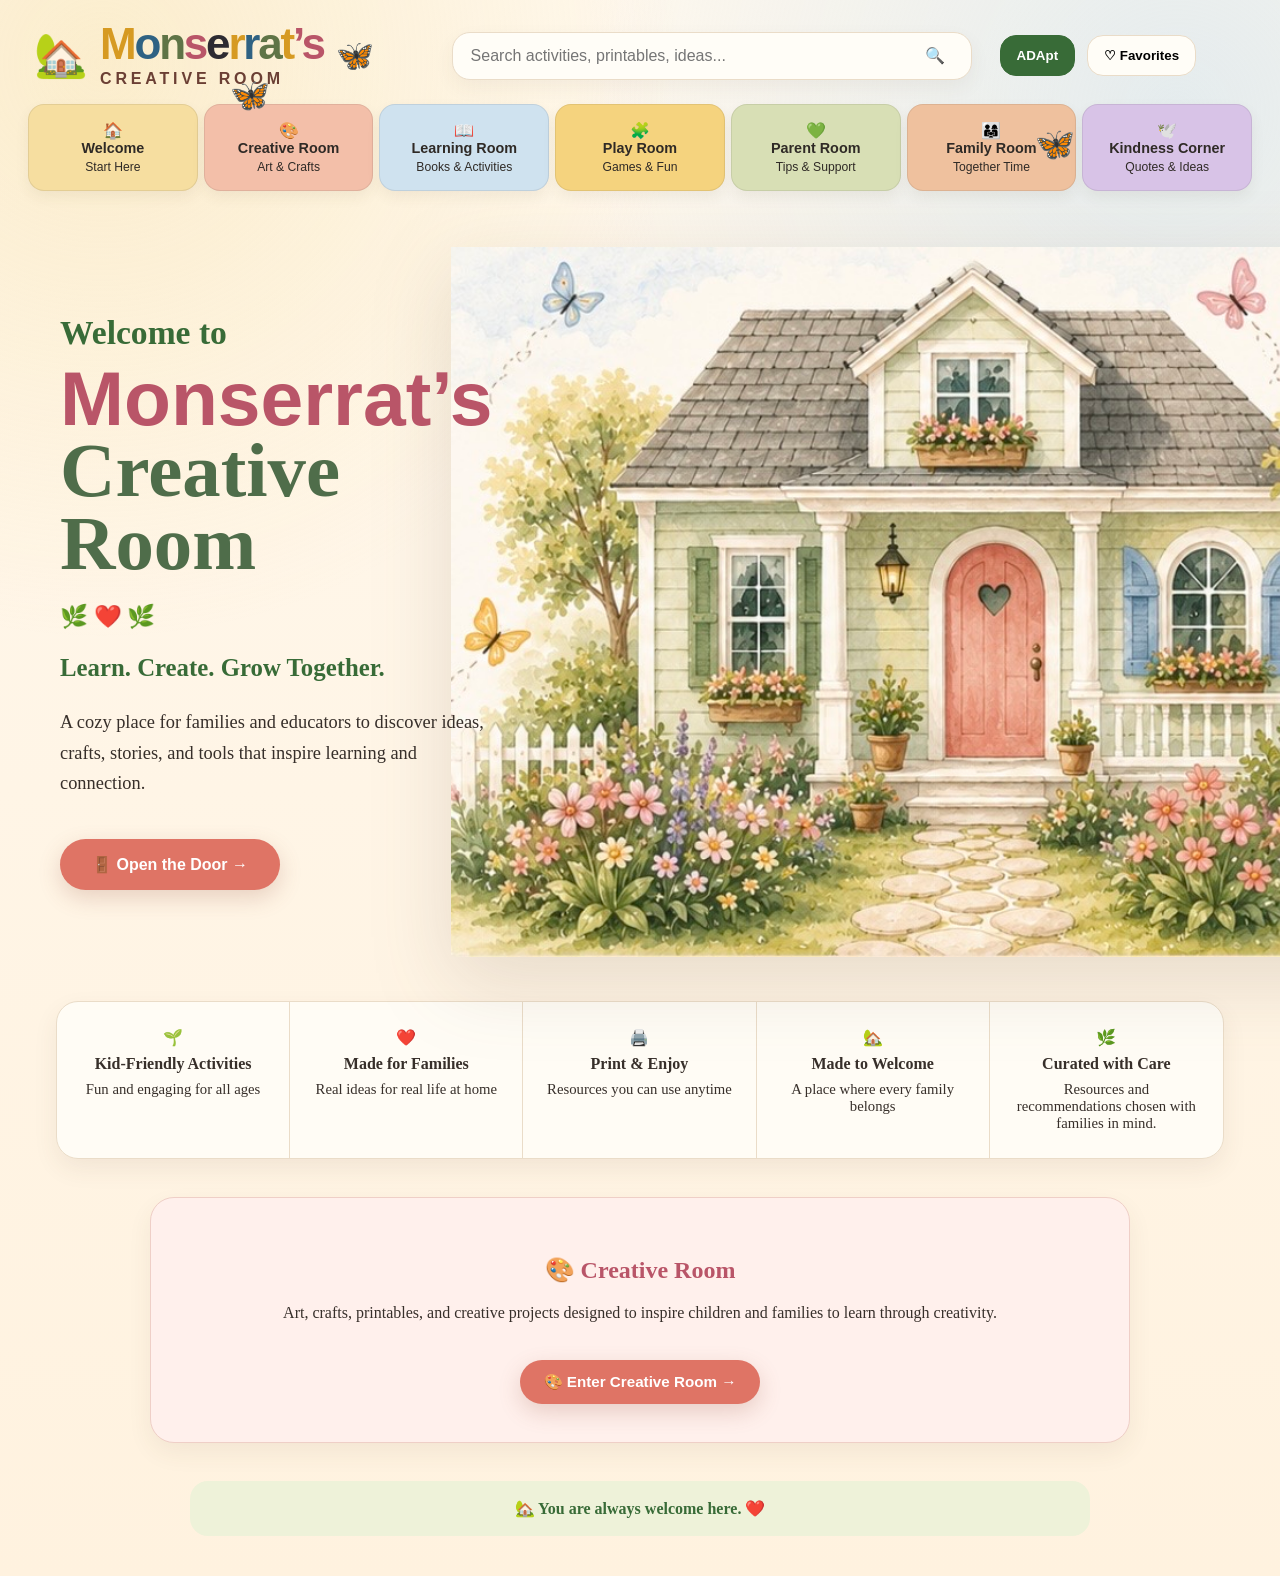
==== commit 237148af: "Update index.html" ====
--- a/index.html
+++ b/index.html
@@ -101,5 +101,7 @@
   </aside>
 
   <script src="script.js"></script>
+  <script src="search-data.js"></script>
+  <script src="search.js"></script>
 </body>
 </html>
--- a/style.css
+++ b/style.css
@@ -116,7 +116,7 @@
 
 .room-nav {
   display: grid;
-  grid-template-columns: repeat(8, 1fr);
+  grid-template-columns: repeat(7, 1fr);
   gap: 6px;
   padding: 0 28px 12px;
 }
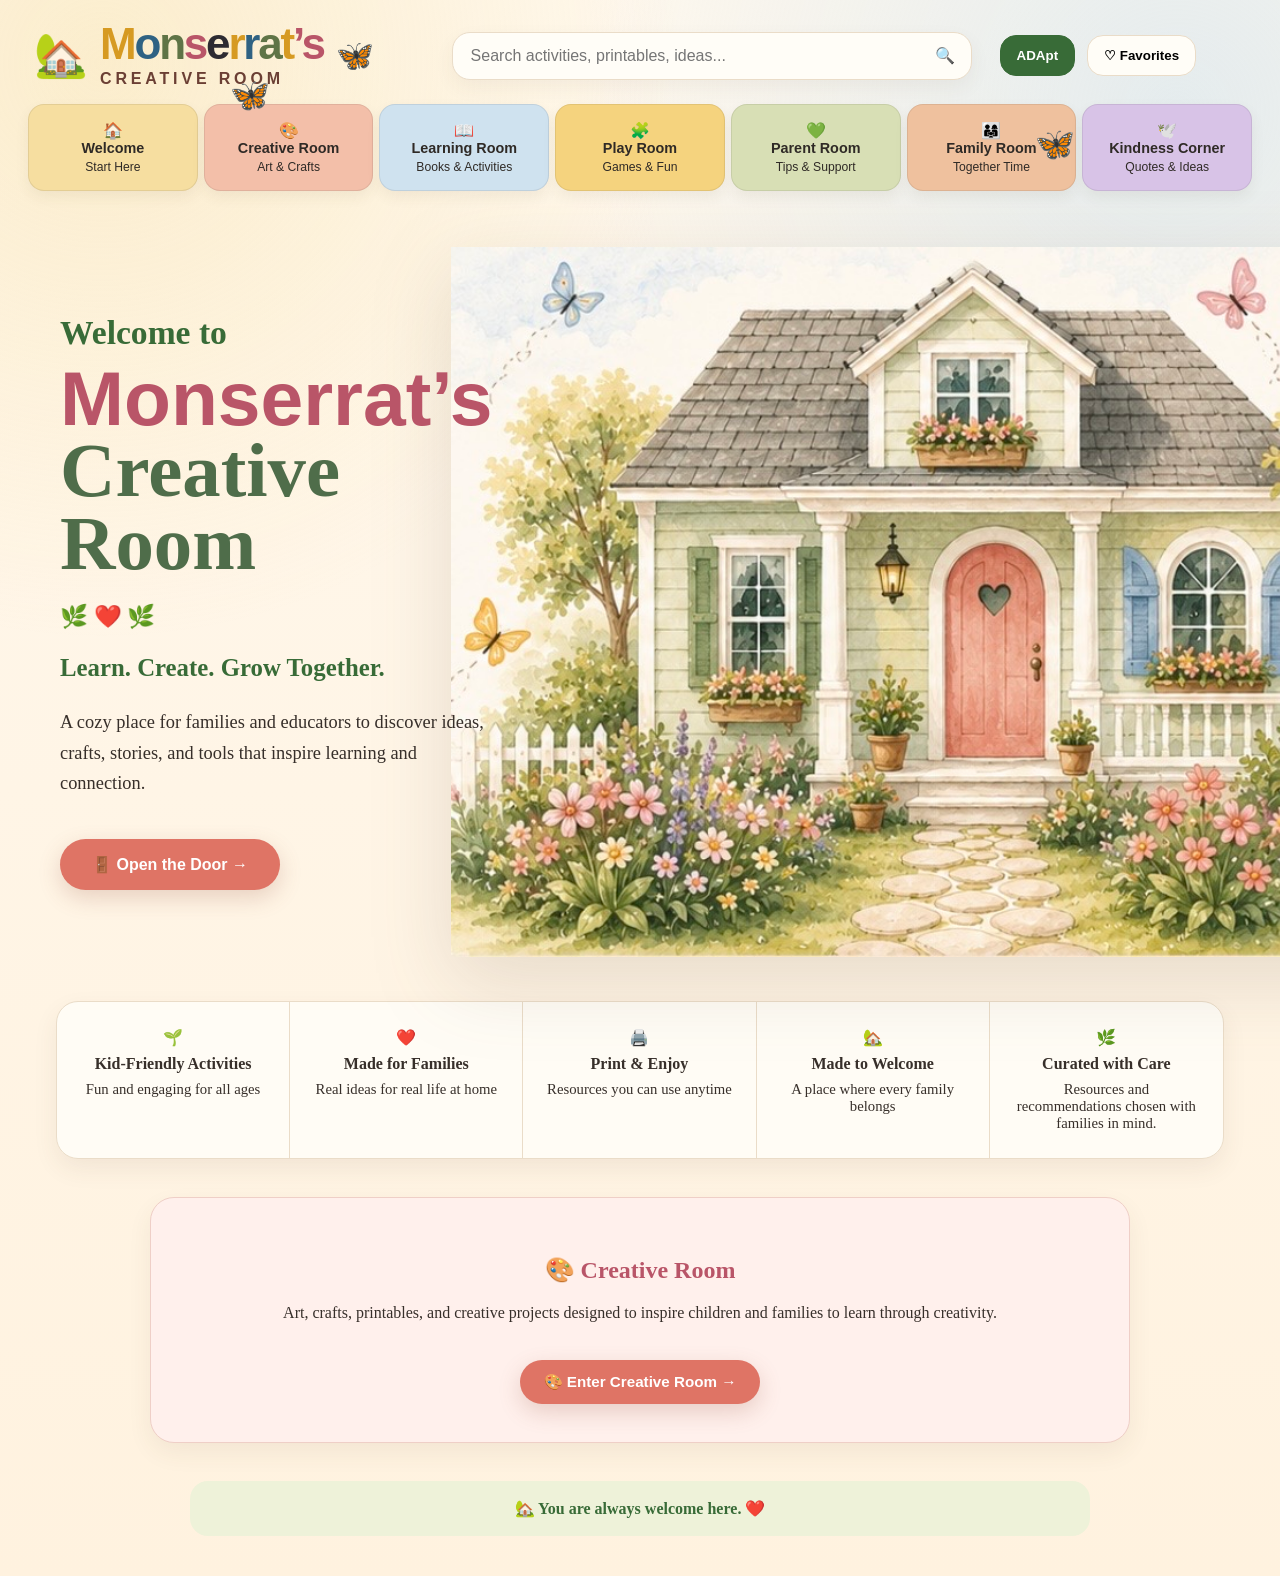
==== commit 10594c94: "Update index.html" ====
--- a/index.html
+++ b/index.html
@@ -100,8 +100,18 @@
     </div>
   </aside>
 
+  <aside class="adapt-panel" id="favoritesPanel" aria-hidden="true">
+    <div class="adapt-card">
+      <button class="close-adapt" id="favoritesClose" type="button">×</button>
+      <h2>♡ Favorites</h2>
+      <p>Your saved activities, right where you left them.</p>
+      <div id="favoritesPanelBody"></div>
+    </div>
+  </aside>
+
   <script src="script.js"></script>
   <script src="search-data.js"></script>
+  <script src="favorites.js"></script>
   <script src="search.js"></script>
 </body>
 </html>
--- a/style.css
+++ b/style.css
@@ -718,3 +718,68 @@
     opacity: 1 !important;
   }
 }
+
+/* ==========================================
+   Search Results Dropdown
+========================================== */
+.search-results {
+  display: none;
+  position: absolute;
+  top: calc(100% + 8px);
+  left: 0;
+  right: 0;
+  background: var(--paper);
+  border: 1px solid var(--border);
+  border-radius: 16px;
+  box-shadow: 0 14px 32px rgba(90, 70, 45, .18);
+  max-height: 420px;
+  overflow-y: auto;
+  z-index: 30;
+}
+
+.search-results.open {
+  display: block;
+}
+
+.search-result {
+  display: flex;
+  flex-direction: column;
+  gap: 2px;
+  padding: 12px 18px;
+  text-decoration: none;
+  color: var(--ink);
+  border-bottom: 1px solid var(--border);
+}
+
+.search-result:last-child {
+  border-bottom: none;
+}
+
+.search-result:hover,
+.search-result:focus {
+  background: #fff3e9;
+}
+
+.search-result-title {
+  font-weight: 800;
+}
+
+.search-result-room {
+  font-family: Arial, sans-serif;
+  font-size: 0.75rem;
+  color: var(--sage);
+  font-weight: 700;
+  text-transform: uppercase;
+  letter-spacing: 0.03em;
+}
+
+.search-result-desc {
+  font-size: 0.9rem;
+  color: #6b6259;
+}
+
+.search-empty {
+  padding: 16px 18px;
+  color: #6b6259;
+  font-style: italic;
+}
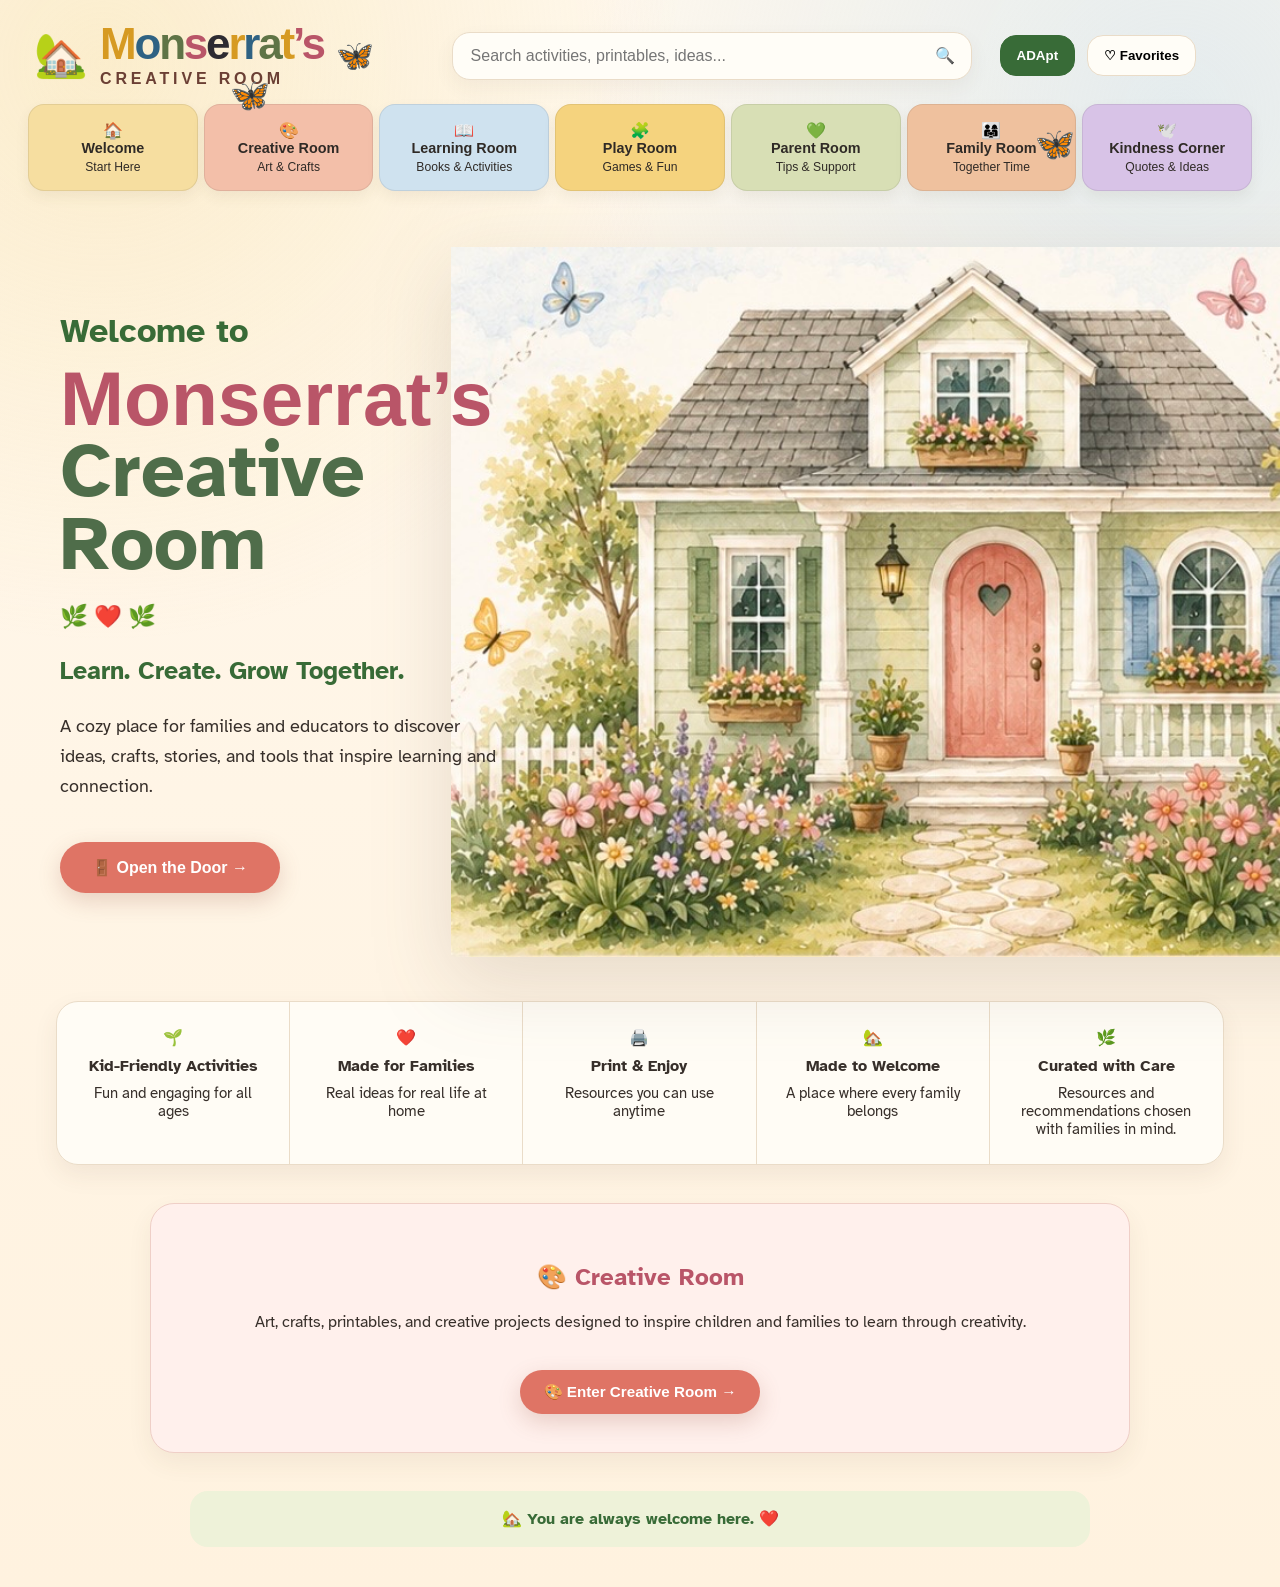
==== commit 9ff3c86b: "Update index.html" ====
--- a/index.html
+++ b/index.html
@@ -8,6 +8,7 @@
 </head>
 
 <body>
+  <a href="#main-content" class="skip-link">Skip to main content</a>
   <header class="topbar">
     <a class="brand" href="index.html" aria-label="Monserrat's Creative Room home">
       <span class="brand-house">🏡</span>
@@ -42,7 +43,7 @@
     <a class="tab kindness" href="kindness-corner.html">🕊️ <strong>Kindness Corner</strong><span>Quotes & Ideas</span></a>
   </nav>
 
-  <main class="hero">
+  <main class="hero" id="main-content">
     <section class="hero-copy">
       <p class="eyebrow">Welcome to</p>
       <h1>
--- a/style.css
+++ b/style.css
@@ -1,3 +1,5 @@
+@import url('https://fonts.googleapis.com/css2?family=Atkinson+Hyperlegible&display=swap');
+
 * { box-sizing: border-box; }
 
 :root {
@@ -15,7 +17,7 @@
 body {
   margin: 0;
   color: var(--ink);
-  font-family: Georgia, "Times New Roman", serif;
+  font-family: "Atkinson Hyperlegible", Georgia, "Times New Roman", serif;
   background:
     radial-gradient(circle at 8% 4%, rgba(246, 222, 160, .42), transparent 30%),
     radial-gradient(circle at 92% 7%, rgba(207, 226, 239, .55), transparent 32%),
@@ -743,21 +745,45 @@
 
 .search-result {
   display: flex;
+  align-items: flex-start;
+  justify-content: space-between;
+  gap: 10px;
+  padding: 12px 18px;
+  border-bottom: 1px solid var(--border);
+}
+
+.search-result:last-child {
+  border-bottom: none;
+}
+
+.search-result:hover,
+.search-result:focus-within {
+  background: #fff3e9;
+}
+
+.search-result-link {
+  display: flex;
   flex-direction: column;
   gap: 2px;
-  padding: 12px 18px;
   text-decoration: none;
   color: var(--ink);
-  border-bottom: 1px solid var(--border);
-}
-
-.search-result:last-child {
-  border-bottom: none;
-}
-
-.search-result:hover,
-.search-result:focus {
-  background: #fff3e9;
+  flex: 1;
+  min-width: 0;
+}
+
+.search-favorite-btn {
+  background: none;
+  border: none;
+  cursor: pointer;
+  font-size: 1.3rem;
+  line-height: 1;
+  color: var(--coral);
+  padding: 2px 4px;
+  flex-shrink: 0;
+}
+
+.search-favorite-btn:hover {
+  transform: scale(1.15);
 }
 
 .search-result-title {
@@ -783,3 +809,65 @@
   color: #6b6259;
   font-style: italic;
 }
+
+/* ==========================================
+   Favorites Panel
+========================================== */
+.favorite-item {
+  display: flex;
+  flex-direction: column;
+  gap: 2px;
+  padding: 12px 0;
+  border-bottom: 1px solid var(--border);
+  text-decoration: none;
+  color: var(--ink);
+}
+
+.favorite-item:last-child {
+  border-bottom: none;
+}
+
+.favorite-item-title {
+  font-weight: 800;
+}
+
+.favorite-item-room {
+  font-family: Arial, sans-serif;
+  font-size: 0.75rem;
+  color: var(--sage);
+  font-weight: 700;
+  text-transform: uppercase;
+  letter-spacing: 0.03em;
+}
+
+.favorites-empty {
+  color: #6b6259;
+  font-style: italic;
+}
+
+/* ==========================================
+   Skip to Main Content Link
+========================================== */
+.skip-link {
+  position: absolute;
+  top: -60px;
+  left: 12px;
+  background: var(--sage);
+  color: white;
+  padding: 12px 20px;
+  border-radius: 8px;
+  font-weight: 800;
+  text-decoration: none;
+  z-index: 100;
+  transition: top 0.2s ease;
+}
+
+.skip-link:focus {
+  top: 12px;
+}
+
+@media (prefers-reduced-motion: reduce) {
+  .skip-link {
+    transition: none;
+  }
+}
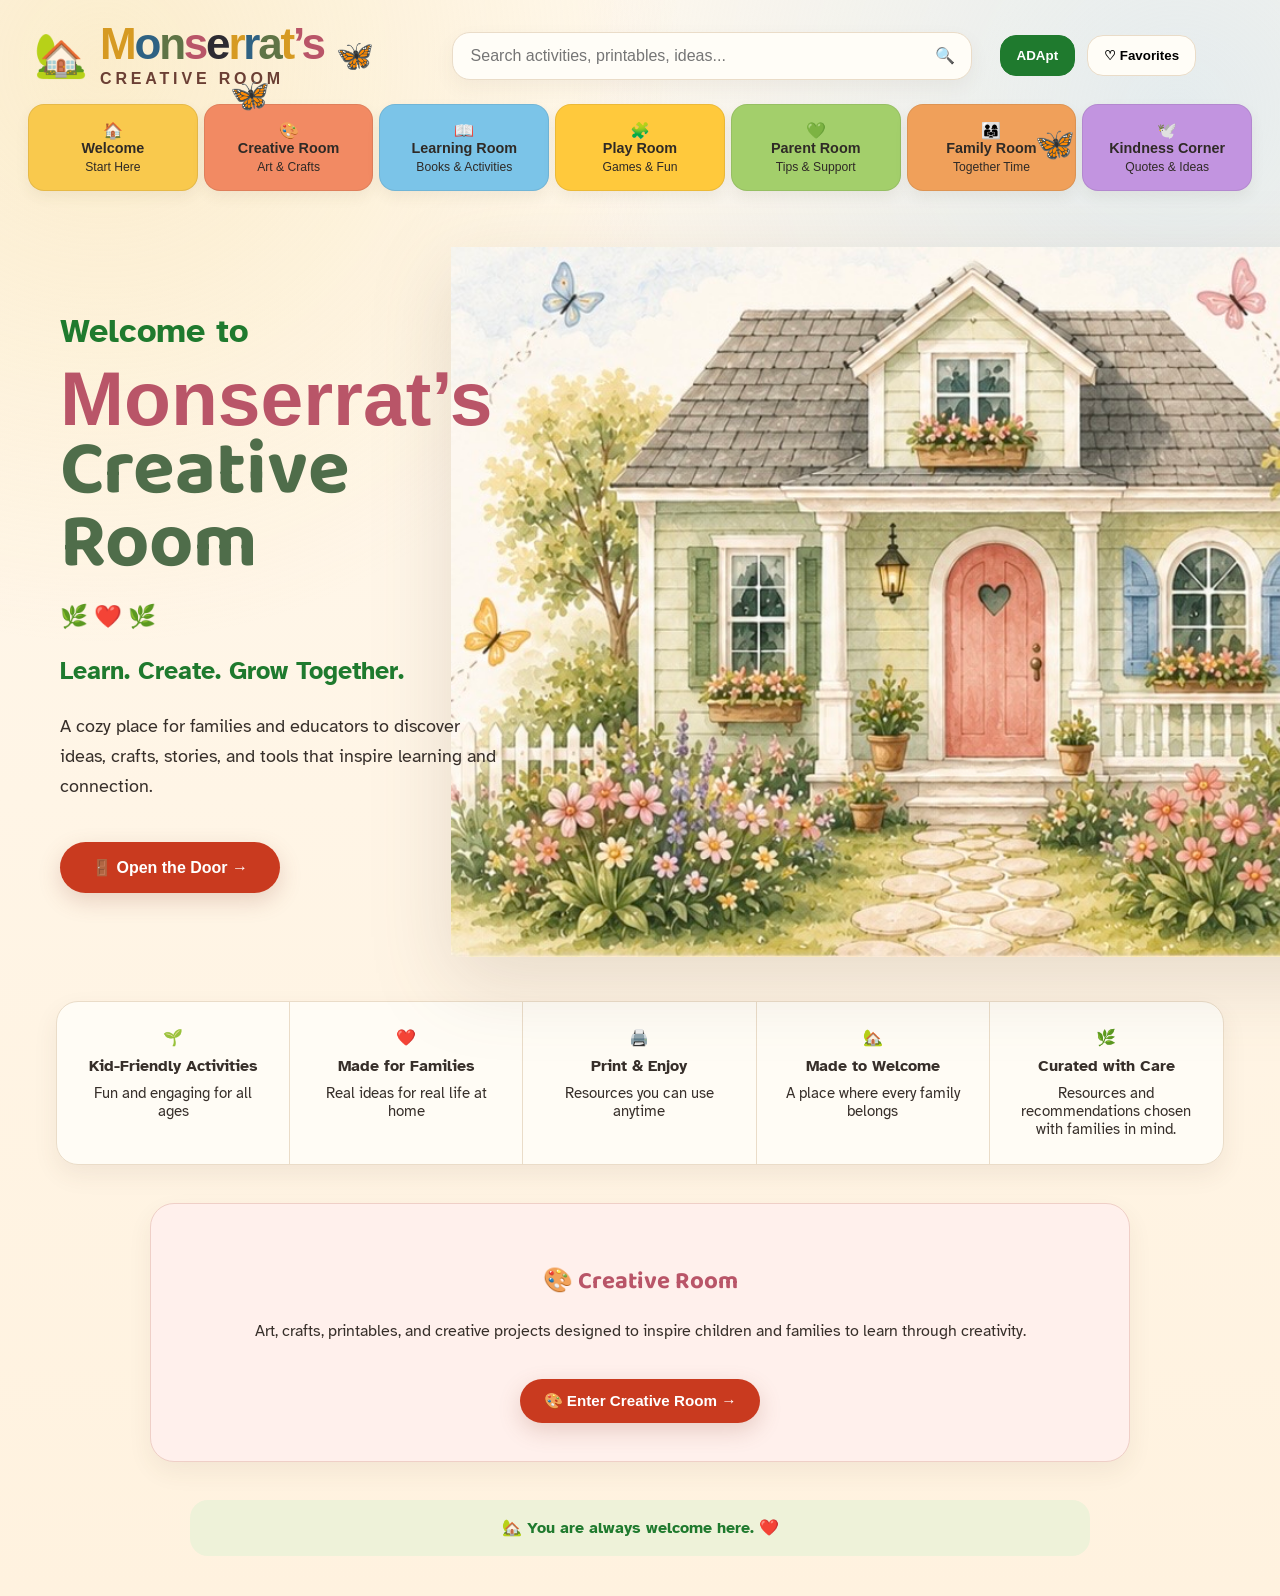
==== commit 6830e080: "Update index.html" ====
--- a/index.html
+++ b/index.html
@@ -6,35 +6,31 @@
   <title>Monserrat's Creative Room</title>
   <link rel="stylesheet" href="style.css" />
 </head>
-
 <body>
   <a href="#main-content" class="skip-link">Skip to main content</a>
   <header class="topbar">
     <a class="brand" href="index.html" aria-label="Monserrat's Creative Room home">
-      <span class="brand-house">🏡</span>
+      <span class="brand-house" aria-hidden="true">🏡</span>
       <span class="brand-text">
-        <span class="brand-name">
-          <span>M</span><span>o</span><span>n</span><span>s</span><span>e</span><span>r</span><span>r</span><span>a</span><span>t</span><span>’s</span>
+        <span class="brand-name" aria-label="Monserrat’s">
+          <span aria-hidden="true">M</span><span aria-hidden="true">o</span><span aria-hidden="true">n</span><span aria-hidden="true">s</span><span aria-hidden="true">e</span><span aria-hidden="true">r</span><span aria-hidden="true">r</span><span aria-hidden="true">a</span><span aria-hidden="true">t</span><span aria-hidden="true">’s</span>
         </span>
         <span class="brand-subtitle">Creative Room</span>
       </span>
-      <span class="brand-butterfly">🦋</span>
+      <span class="brand-butterfly" aria-hidden="true">🦋</span>
     </a>
-
     <label class="search-box">
       <span class="sr-only">Search activities, printables, and ideas</span>
-      <input type="search" placeholder="Search activities, printables, ideas..." />
+      <input id="siteSearch" type="search" placeholder="Search activities, printables, ideas..." autocomplete="off" />
       <span aria-hidden="true">🔍</span>
     </label>
-
     <div class="top-actions">
-      <button class="adapt-button" type="button" id="adaptOpen">ADApt</button>
-      <button class="favorite-button" type="button">♡ Favorites</button>
+      <button class="adapt-button" type="button" id="adaptOpen" aria-haspopup="dialog" aria-controls="adaptPanel" aria-expanded="false">ADApt</button>
+      <button class="favorite-button" type="button" id="favoritesOpen" aria-haspopup="dialog" aria-controls="favoritesPanel" aria-expanded="false">♡ Favorites</button>
     </div>
   </header>
-
   <nav class="room-nav" aria-label="Main rooms">
-    <a class="tab welcome" href="index.html">🏠 <strong>Welcome</strong><span>Start Here</span></a>
+    <a class="tab welcome" href="index.html" aria-current="page">🏠 <strong>Welcome</strong><span>Start Here</span></a>
     <a class="tab creative" href="creative-room.html">🎨 <strong>Creative Room</strong><span>Art & Crafts</span></a>
     <a class="tab learning" href="learning-room.html">📖 <strong>Learning Room</strong><span>Books & Activities</span></a>
     <a class="tab play" href="play-room.html">🧩 <strong>Play Room</strong><span>Games & Fun</span></a>
@@ -42,34 +38,21 @@
     <a class="tab family" href="family-room.html">👨‍👩‍👧 <strong>Family Room</strong><span>Together Time</span></a>
     <a class="tab kindness" href="kindness-corner.html">🕊️ <strong>Kindness Corner</strong><span>Quotes & Ideas</span></a>
   </nav>
-
   <main class="hero" id="main-content">
     <section class="hero-copy">
       <p class="eyebrow">Welcome to</p>
-      <h1>
-        <span>Monserrat’s</span>
-        <span>Creative Room</span>
-      </h1>
-
-      <div class="divider">🌿 ❤️ 🌿</div>
-
+      <h1><span>Monserrat’s</span><span>Creative Room</span></h1>
+      <div class="divider" aria-hidden="true">🌿 ❤️ 🌿</div>
       <p class="motto">Learn. Create. Grow Together.</p>
-
-      <p class="intro">
-        A cozy place for families and educators to discover ideas, crafts,
-        stories, and tools that inspire learning and connection.
-      </p>
-
+      <p class="intro">A cozy place for families and educators to discover ideas, crafts, stories, and tools that inspire learning and connection.</p>
       <a class="door-button" href="creative-room.html">🚪 Open the Door →</a>
     </section>
-
     <section class="hero-art" aria-label="Watercolor cottage entrance">
       <span class="butterfly butterfly-one" aria-hidden="true">🦋</span>
       <span class="butterfly butterfly-two" aria-hidden="true">🦋</span>
       <img src="hero-cottage.jpg" alt="Watercolor cottage with a welcoming coral door, trees, flowers, and a garden path" />
     </section>
   </main>
-
   <section class="features" aria-label="MCR highlights">
     <article>🌱 <strong>Kid-Friendly Activities</strong><span>Fun and engaging for all ages</span></article>
     <article>❤️ <strong>Made for Families</strong><span>Real ideas for real life at home</span></article>
@@ -77,39 +60,31 @@
     <article>🏡 <strong>Made to Welcome</strong><span>A place where every family belongs</span></article>
     <article>🌿 <strong>Curated with Care</strong><span>Resources and recommendations chosen with families in mind.</span></article>
   </section>
-
   <section class="preview-room">
     <h2>🎨 Creative Room</h2>
     <p>Art, crafts, printables, and creative projects designed to inspire children and families to learn through creativity.</p>
     <a class="door-button small" href="creative-room.html">🎨 Enter Creative Room →</a>
   </section>
-
-  <footer class="footer">
-    🏡 You are always welcome here. ❤️
-  </footer>
-
-  <aside class="adapt-panel" id="adaptPanel" aria-hidden="true">
+  <footer class="footer">🏡 You are always welcome here. ❤️</footer>
+  <aside class="adapt-panel" id="adaptPanel" aria-hidden="true" role="dialog" aria-modal="true" aria-labelledby="adaptTitle" tabindex="-1">
     <div class="adapt-card">
-      <button class="close-adapt" id="adaptClose" type="button">×</button>
-      <h2>ADApt</h2>
+      <button class="close-adapt" id="adaptClose" type="button" aria-label="Close accessibility settings">×</button>
+      <h2 id="adaptTitle">ADApt</h2>
       <p>Customize your experience.</p>
-
-      <button type="button" data-setting="largeText">Larger Text</button>
-      <button type="button" data-setting="highContrast">High Contrast</button>
-      <button type="button" data-setting="reduceMotion">Reduce Motion</button>
-      <button type="button" data-setting="simpleFont">Simple Font</button>
+      <button type="button" data-setting="largeText" aria-pressed="false">Larger Text</button>
+      <button type="button" data-setting="highContrast" aria-pressed="false">High Contrast</button>
+      <button type="button" data-setting="reduceMotion" aria-pressed="false">Reduce Motion</button>
+      <button type="button" data-setting="simpleFont" aria-pressed="false">Simple Font</button>
     </div>
   </aside>
-
-  <aside class="adapt-panel" id="favoritesPanel" aria-hidden="true">
+  <aside class="adapt-panel" id="favoritesPanel" aria-hidden="true" role="dialog" aria-modal="true" aria-labelledby="favoritesTitle" tabindex="-1">
     <div class="adapt-card">
-      <button class="close-adapt" id="favoritesClose" type="button">×</button>
-      <h2>♡ Favorites</h2>
+      <button class="close-adapt" id="favoritesClose" type="button" aria-label="Close favorites">×</button>
+      <h2 id="favoritesTitle">♡ Favorites</h2>
       <p>Your saved activities, right where you left them.</p>
       <div id="favoritesPanelBody"></div>
     </div>
   </aside>
-
   <script src="script.js"></script>
   <script src="search-data.js"></script>
   <script src="favorites.js"></script>
--- a/style.css
+++ b/style.css
@@ -1,4 +1,4 @@
-@import url('https://fonts.googleapis.com/css2?family=Atkinson+Hyperlegible&display=swap');
+@import url('https://fonts.googleapis.com/css2?family=Atkinson+Hyperlegible&family=Baloo+2:wght@500;700;800&display=swap');
 
 * { box-sizing: border-box; }
 
@@ -6,13 +6,17 @@
   --cream: #fff8ed;
   --paper: #fffdf7;
   --ink: #372f2a;
-  --sage: #386b37;
-  --coral: #df7465;
+  --sage: #1f7a2e;
+  --coral: #c93a1f;
   --border: #eadcc8;
   --shadow: 0 18px 45px rgba(90, 70, 45, .14);
 }
 
 html { scroll-behavior: smooth; }
+
+h1, h2, h3 {
+  font-family: "Baloo 2", Georgia, sans-serif;
+}
 
 body {
   margin: 0;
@@ -143,14 +147,13 @@
 .tab strong { display: block; font-size: .9rem; }
 .tab span { display: block; font-size: .76rem; margin-top: 4px; }
 
-.welcome { background: #f6dea0; }
-.creative { background: #f3bfa9; }
-.learning { background: #cfe2ef; }
-.play { background: #f5d37e; }
-.parent { background: #d8dfb5; }
-.family { background: #efc19e; }
-.kindness { background: #d8c3e7; }
-.teaching { background: #c8dceb; }
+.welcome { background: #f9c94d; }
+.creative { background: #f28a63; }
+.learning { background: #7bc4e8; }
+.play { background: #ffc93c; }
+.parent { background: #a3cf6b; }
+.family { background: #f0a05a; }
+.kindness { background: #c294e0; }
 
 .hero {
   display: grid;
@@ -629,13 +632,12 @@
 /* ==========================================
    Room Accent Colors (per-room identity)
 ========================================== */
-.creative-page  { --room-accent: #f3bfa9; }
-.learning-page  { --room-accent: #cfe2ef; }
-.play-page      { --room-accent: #f5d37e; }
-.parent-page    { --room-accent: #d8dfb5; }
-.family-page    { --room-accent: #efc19e; }
-.kindness-page  { --room-accent: #d8c3e7; }
-.teaching-page  { --room-accent: #c8dceb; }
+.creative-page  { --room-accent: #f28a63; }
+.learning-page  { --room-accent: #7bc4e8; }
+.play-page      { --room-accent: #ffc93c; }
+.parent-page    { --room-accent: #a3cf6b; }
+.family-page    { --room-accent: #f0a05a; }
+.kindness-page  { --room-accent: #c294e0; }
 
 .room-hero {
   position: relative;
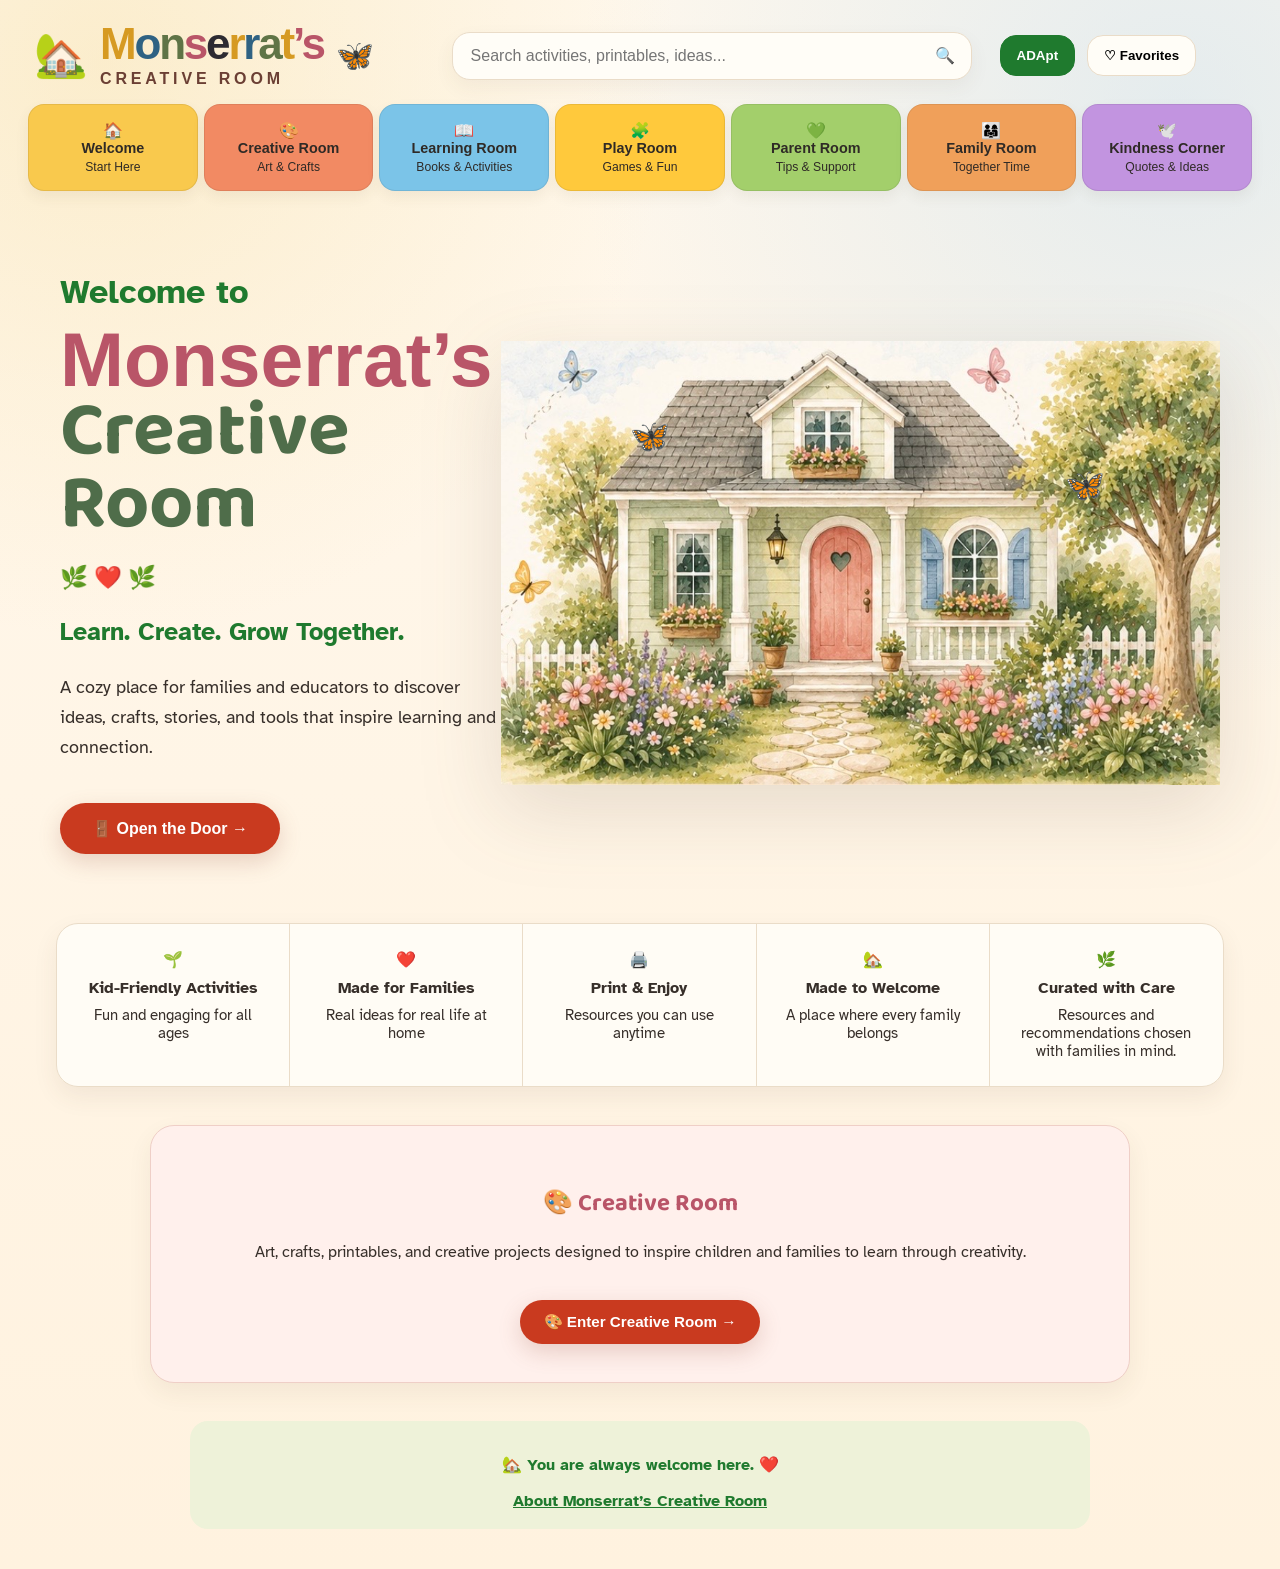
==== commit d3dc6a6c: "Update index.html" ====
--- a/index.html
+++ b/index.html
@@ -65,7 +65,10 @@
     <p>Art, crafts, printables, and creative projects designed to inspire children and families to learn through creativity.</p>
     <a class="door-button small" href="creative-room.html">🎨 Enter Creative Room →</a>
   </section>
-  <footer class="footer">🏡 You are always welcome here. ❤️</footer>
+  <footer class="footer">
+    <p>🏡 You are always welcome here. ❤️</p>
+    <a href="about.html" style="color: inherit;">About Monserrat’s Creative Room</a>
+  </footer>
   <aside class="adapt-panel" id="adaptPanel" aria-hidden="true" role="dialog" aria-modal="true" aria-labelledby="adaptTitle" tabindex="-1">
     <div class="adapt-card">
       <button class="close-adapt" id="adaptClose" type="button" aria-label="Close accessibility settings">×</button>
--- a/style.css
+++ b/style.css
@@ -873,3 +873,60 @@
     transition: none;
   }
 }
+
+/* Homepage responsive and accessibility corrections — 2026-11 */
+/* Keep the artwork within the viewport without hiding other page content. */
+.hero { grid-template-columns: minmax(0, 38fr) minmax(0, 62fr); }
+.hero-copy, .hero-art { min-width: 0; }
+.hero-art { position: relative; }
+.hero-art img {
+  width: 100%;
+  max-width: 100%;
+  height: auto;
+  transform: none;
+}
+.search-box { position: relative; min-width: 0; }
+.search-box input { min-width: 0; }
+.brand { min-width: 0; }
+.brand-text { min-width: 0; }
+.room-nav { grid-template-columns: repeat(7, minmax(0, 1fr)); }
+.tab { min-width: 0; overflow-wrap: anywhere; }
+.preview-room, .footer { width: calc(100% - 48px); }
+.adapt-card { max-height: 100dvh; overflow-y: auto; }
+[data-setting][aria-pressed="true"] { background: #e5f1df !important; border-color: #315f42 !important; }
+body.reduce-motion *, body.reduce-motion *::before, body.reduce-motion *::after {
+  animation: none !important;
+  transition: none !important;
+  scroll-behavior: auto !important;
+}
+body.reduce-motion { scroll-behavior: auto; }
+@media (prefers-reduced-motion: reduce) {
+  *, *::before, *::after { animation: none !important; transition: none !important; scroll-behavior: auto !important; }
+}
+@media (max-width: 1050px) {
+  .topbar { grid-template-columns: minmax(0, 1fr); gap: 14px; padding: 20px 24px; }
+  .room-nav { grid-template-columns: repeat(2, minmax(0, 1fr)); padding: 0 24px 12px; }
+  .hero { grid-template-columns: minmax(0, 1fr); min-height: 0; }
+  .hero-art { min-height: 0; }
+  .hero-art img { width: 100%; }
+}
+@media (max-width: 520px) {
+  .topbar { padding: 16px; }
+  .brand-name { font-size: clamp(1.65rem, 8vw, 2.5rem); }
+  .brand-house { font-size: 2rem; }
+  .brand-butterfly { font-size: 1.4rem; }
+  .brand-subtitle { letter-spacing: .12rem; font-size: .8rem; }
+  .top-actions { flex-wrap: wrap; }
+  .room-nav { padding: 0 12px 12px; gap: 6px; }
+  .tab { padding: 12px 6px; }
+  .tab strong { font-size: .82rem; }
+  .tab span { font-size: .7rem; }
+  .hero { padding: 24px 16px; }
+  .hero h1 { font-size: clamp(2.4rem, 10vw, 3.5rem); overflow-wrap: anywhere; }
+  .eyebrow { font-size: 1.5rem; }
+  .motto { font-size: 1.25rem; }
+  .features { margin: 16px; }
+  .preview-room, .footer { width: calc(100% - 32px); margin-left: auto; margin-right: auto; }
+  .preview-room { padding: 24px 16px; }
+  .room-hero { padding: 24px 18px; }
+}
